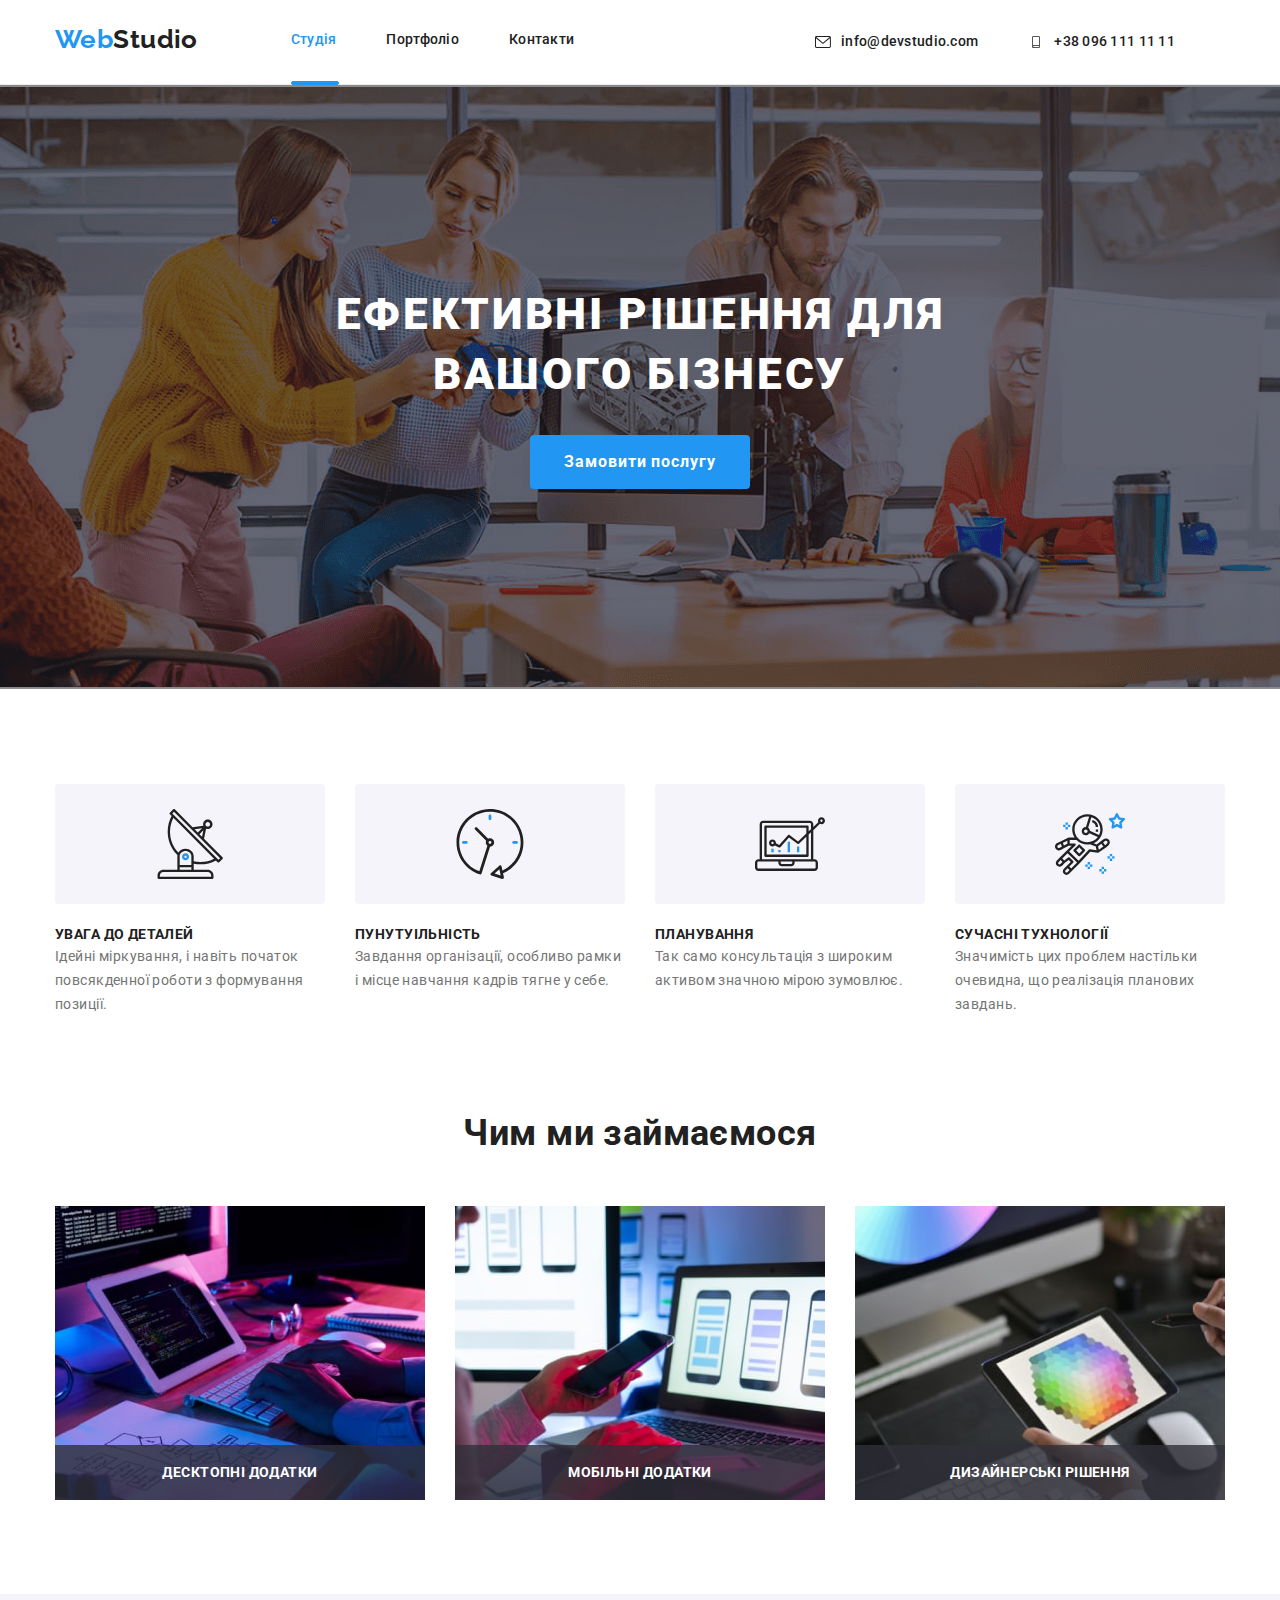
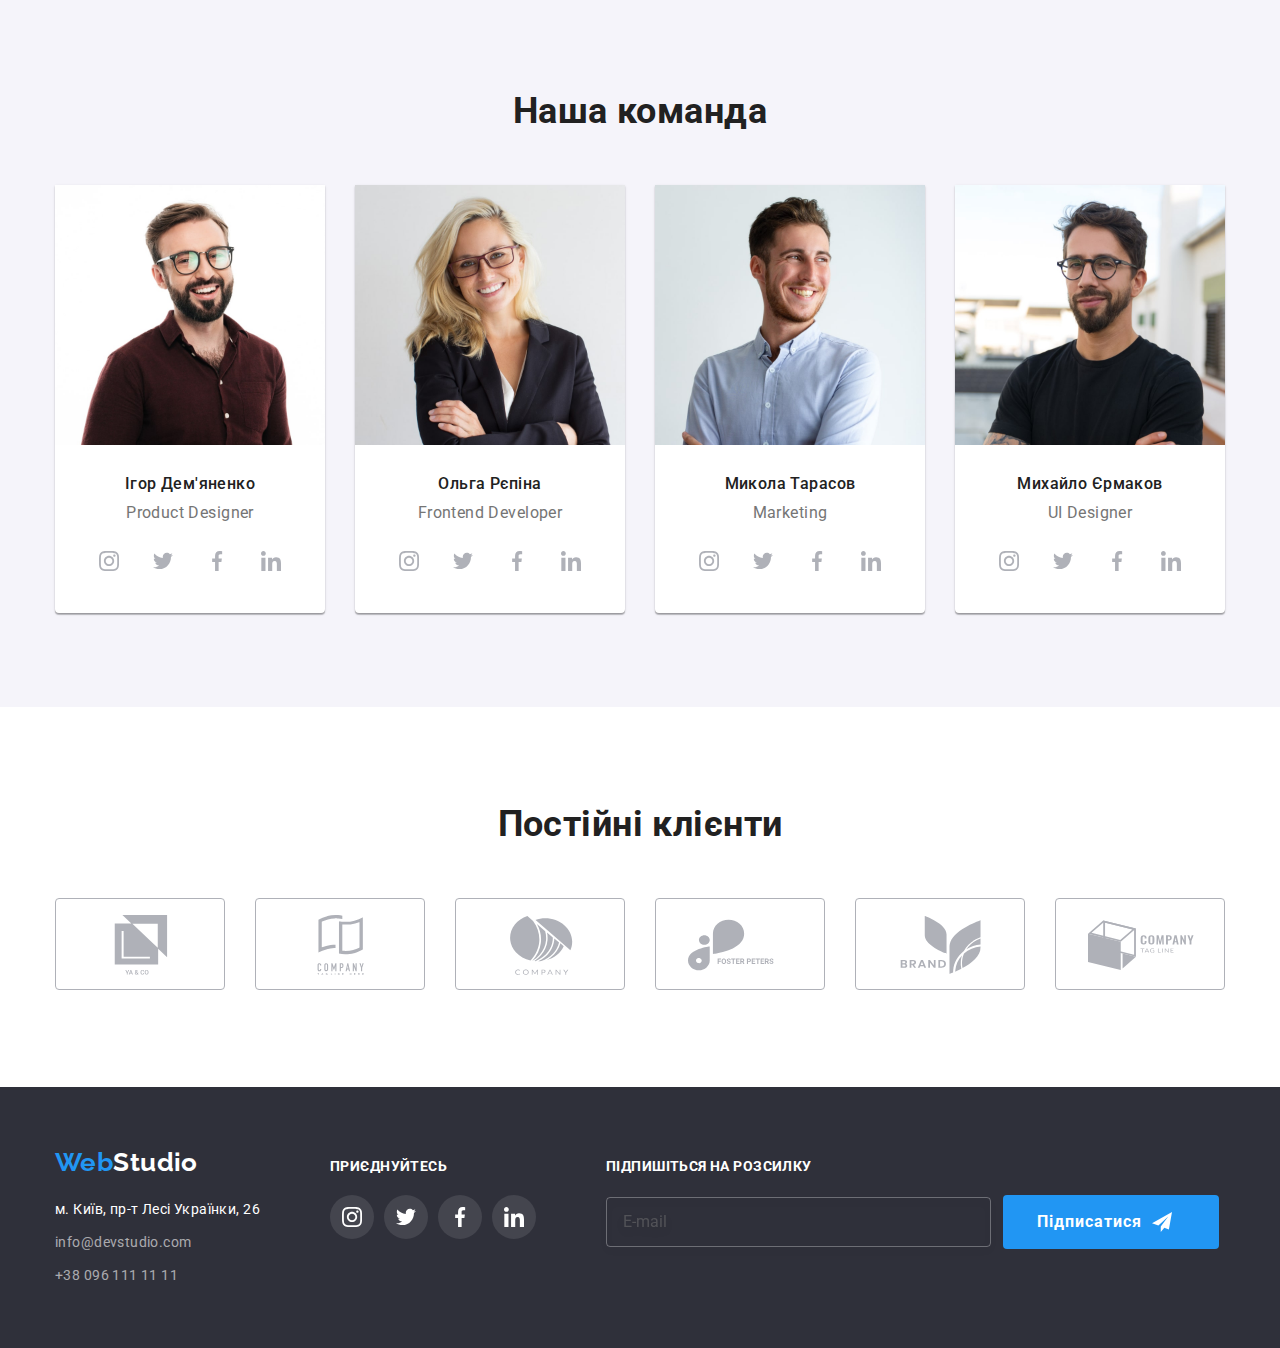
==== index.html @ a63ccfe4 "Initial commit" ====
<!DOCTYPE html>
<html lang="uk">

    <head>
        <meta charset="UTF-8"> 
        <meta http-equiv="X-UA-Compatible" content="IE=edge">
        <meta name="viewport" content="width=device-width, initial-scale=1.0">
        <title>WebStudioPage</title>
        <link rel="stylesheet" href="https://cdnjs.cloudflare.com/ajax/libs/modern-normalize/1.1.0/modern-normalize.min.css" />
        <link href="https://fonts.googleapis.com/css2?family=Raleway:wght@700&family=Roboto:wght@400;500;700;900&display=swap"
            rel="stylesheet">
        <link rel="stylesheet" href="./css/main.min.css" />
    </head>
    
    <body>
        <header class="header">
            <div class="container">
                <nav class="nav">
                    <a href="/" class="nav__logo link"><span>Web</span>Studio</a>                    
                    <ul class="nav__list list">
                        <li class="nav__list-locat"><a href="./index.html" class="nav__link link current">Студія</a><span class="nav__link-line current"></span></li>
                        <li class="nav__list-locat"><a href="./portfolio.html" class="nav__link link">Портфоліо</a><span class="nav__link-line"></span></li>
                        <li class="nav__list-locat"><a href="" class="nav__link link">Контакти</a><span class="nav__link-line"></span></li>                    
                    </ul>
                </nav>
                <ul class="contact list">
                    <li class="contact__list" >
                            <a href="mailto:info@devstudio.com" class="contact__link link">
                                <svg class="contact__icon">
                                    <use href="./images/icons.svg#icon-mail"></use>
                                </svg>
                                info@devstudio.com
                            </a>
                    </li>
                    <li class="contact__list">
                        <a href="tel:+380961111111" class="contact__link link">
                            <svg class="contact__icon">
                                <use href="./images/icons.svg#icon-smartphone"></use>
                            </svg>
                            +38 096 111 11 11
                        </a>
                    </li>
                </ul>
            </div>         
        </header>

        <main>
            <section class="hero overlay">
                <div class="container">
                    <h1 class="hero__title">Ефективні рішення для вашого бізнесу</h1>
                    <button data-modal-open type="button" class="button button__primery">Замовити послугу</button>
                </div>
            </section>
            
            <section class="section">
                <div class="container">
                    <h2 class="section__title hide">Наші особливості</h2>
                        <ul class="feature list">
                            <li class="feature__items">
                                <svg class="feature__icon">
                                    <use href="./images/icons.svg#icon-antenna"></use>
                                </svg>
                                <h3 class="feature__title">увага до деталей</h3>
                                <p class="feature__text">Ідейні міркування, і навіть початок повсякденної роботи з формування позиції.</p>
                            </li>
                            <li class="feature__items">
                                <svg class="feature__icon">
                                    <use href="./images/icons.svg#icon-clock"></use>
                                </svg>
                                <h3 class="feature__title">пунутуільність</h3>
                                <p class="feature__text">Завдання організації, особливо рамки і місце навчання кадрів тягне у себе.</p>
                            </li>
                            <li class="feature__items">
                                <svg class="feature__icon">
                                    <use href="./images/icons.svg#icon-diagram"></use>
                                </svg>
                                <h3 class="feature__title">планування</h3>
                                <p class="feature__text">Так само консультація з широким активом значною мірою зумовлює.</p>
                            </li>
                            <li class="feature__items">
                                <svg class="feature__icon">
                                    <use href="./images/icons.svg#icon-astronaut"></use>
                                </svg>
                                <h3 class="feature__title">сучасні тухнології</h3>
                                <p class="feature__text">Значимість цих проблем настільки очевидна, що реалізація планових завдань.</p>
                            </li>
                        </ul>
                </div>
            </section>
            
            <section>
                <div class="container">
                    <h2 class="section__title">Чим ми займаємося</h2>
                    <ul class="activity list">
                        <li class="activity__pos">
                            <img src="./images/WhatWeDo1.jpg" alt="Те чим ми займаємось" width="370" height="294">
                            <h3 class="activity__name">Десктопні додатки</h3>
                        </li>
                        <li class="activity__pos">
                            <img src="./images/WhatWeDo2.jpg" alt="Те чим ми займаємось" width="370" height="294">
                            <h3 class="activity__name">Мобільні додатки</h3>
                        </li>
                        <li class="activity__pos">
                            <img src="./images/WhatWeDo3.jpg" alt="Те чим ми займаємось" width="370" height="294">
                            <h3 class="activity__name">Дизайнерські рішення</h3>
                        </li>
                    </ul>
                </div>
            </section>


            <section class="section section__team">
                <div class="container">
                    <h2 class="section__title">Наша команда</h2>
                    <ul class="team list">
                        <li class="team__content">
                            <img class="team__photo" src="./images/OurTeam1.jpg" alt="Ігор Дем'яненко" width="270" height="260">
                            <h3 class="team__name">Ігор Дем'яненко</h3>
                            <p class="team__position" lang="en">Product Designer</p>

                            <ul class="team__social list">
                                    <li class="team__icon">
                                        <a class="team__link link" href="/">
                                            <svg class="team__icon-fill">
                                                <use href="./images/icons.svg#icon-instagram"></use>
                                            </svg>
                                        </a>
                                    </li>
                                    <li class="team__icon">
                                        <a class="team__link link" href="/">
                                            <svg class="team__icon-fill">
                                                <use href="./images/icons.svg#icon-twitter"></use>
                                            </svg>
                                        </a>
                                    </li>
                                    <li class="team__icon">
                                        <a class="team__link link" href="/">
                                            <svg class="team__icon-fill">
                                                <use href="./images/icons.svg#icon-facebook"></use>
                                            </svg>
                                        </a>
                                    </li>
                                    <li class="team__icon">
                                        <a class="team__link link" href="/">
                                            <svg class="team__icon-fill">
                                                <use href="./images/icons.svg#icon-linkedin"></use>
                                            </svg>
                                        </a>
                                    </li>
                                    
                            </ul>
                            
                        </li>   
                        <li class="team__content">
                            <img class="team__photo" src="./images/OurTeam2.jpg" alt="Ольга Рєпіна" width="270" height="260">
                            <h3 class="team__name">Ольга Рєпіна</h3>
                            <p class="team__position" lang="en">Frontend Developer</p>
                            <ul class="team__social list">
                                <li class="team__icon">
                                    <a class="team__link link" href="/">
                                        <svg class="team__icon-fill">
                                            <use href="./images/icons.svg#icon-instagram"></use>
                                        </svg>
                                    </a>
                                </li>
                                <li class="team__icon">
                                    <a class="team__link link" href="/">
                                        <svg class="team__icon-fill">
                                            <use href="./images/icons.svg#icon-twitter"></use>
                                        </svg>
                                    </a>
                                </li>
                                <li class="team__icon">
                                    <a class="team__link link" href="/">
                                        <svg class="team__icon-fill">
                                            <use href="./images/icons.svg#icon-facebook"></use>
                                        </svg>
                                    </a>
                                </li>
                                <li class="team__icon">
                                    <a class="team__link link" href="/">
                                        <svg class="team__icon-fill">
                                            <use href="./images/icons.svg#icon-linkedin"></use>
                                        </svg>
                                    </a>
                                </li>
                            
                            </ul>
                        </li>
                        <li class="team__content">
                            <img class="team__photo" src="./images/OurTeam3.jpg" alt="Микола Тарасов" width="270" height="260">
                            <h3 class="team__name">Микола Тарасов</h3>
                            <p class="team__position" lang="en">Marketing</p>
                            <ul class="team__social list">
                                <li class="team__icon">
                                    <a class="team__link link" href="/">
                                        <svg class="team__icon-fill">
                                            <use href="./images/icons.svg#icon-instagram"></use>
                                        </svg>
                                    </a>
                                </li>
                                <li class="team__icon">
                                    <a class="team__link link" href="/">
                                        <svg class="team__icon-fill">
                                            <use href="./images/icons.svg#icon-twitter"></use>
                                        </svg>
                                    </a>
                                </li>
                                <li class="team__icon">
                                    <a class="team__link link" href="/">
                                        <svg class="team__icon-fill">
                                            <use href="./images/icons.svg#icon-facebook"></use>
                                        </svg>
                                    </a>
                                </li>
                                <li class="team__icon">
                                    <a class="team__link link" href="/">
                                        <svg class="team__icon-fill">
                                            <use href="./images/icons.svg#icon-linkedin"></use>
                                        </svg>
                                    </a>
                                </li>
                            
                            </ul>
                        </li>
                        <li class="team__content">
                            <img class="team__photo" src="./images/OurTeam4.jpg" alt="Михайло Єрмаков" width="270" height="260">
                            <h3 class="team__name">Михайло Єрмаков</h3>
                            <p class="team__position" lang="en">UI Designer</p>
                            <ul class="team__social list">
                                <li class="team__icon">
                                    <a class="team__link link" href="/">
                                        <svg class="team__icon-fill">
                                            <use href="./images/icons.svg#icon-instagram"></use>
                                        </svg>
                                    </a>
                                </li>
                                <li class="team__icon">
                                    <a class="team__link link" href="/">
                                        <svg class="team__icon-fill">
                                            <use href="./images/icons.svg#icon-twitter"></use>
                                        </svg>
                                    </a>
                                </li>
                                <li class="team__icon">
                                    <a class="team__link link" href="/">
                                        <svg class="team__icon-fill">
                                            <use href="./images/icons.svg#icon-facebook"></use>
                                        </svg>
                                    </a>
                                </li>
                                <li class="team__icon">
                                    <a class="team__link link" href="/">
                                        <svg class="team__icon-fill">
                                            <use href="./images/icons.svg#icon-linkedin"></use>
                                        </svg>
                                    </a>
                                </li>
                            
                            </ul>
                        </li>
                    </ul>
                </div>
            </section>
            <section class="section">
                <div class="container">
                    <h2 class="section__title">Постійні клієнти</h2>
                    <ul class="klient__list list">
                        <li class="klient__name">
                            <a class="klient__link link" href="/">
                                <svg class="klient__icon">
                                    <use href="./images/icons.svg#icon-client1"></use>
                                </svg>
                            </a>
                        </li>
                        <li class="klient__name">
                            <a class="klient__link link" href="/">
                                <svg class="klient__icon">
                                    <use href="./images/icons.svg#icon-client2"></use>
                                </svg>
                            </a>
                        </li>
                        <li class="klient__name">
                            <a class="klient__link link" href="/">
                                <svg class="klient__icon">
                                    <use href="./images/icons.svg#icon-client3"></use>
                                </svg>
                            </a>
                        </li>
                        <li class="klient__name">
                            <a class="klient__link link" href="/">
                                <svg class="klient__icon">
                                    <use href="./images/icons.svg#icon-client4"></use>
                                </svg>
                            </a>
                        </li>
                        <li class="klient__name">
                            <a class="klient__link link" href="/">
                                <svg class="klient__icon">
                                    <use href="./images/icons.svg#icon-client5"></use>
                                </svg>
                            </a>
                        </li>
                        <li class="klient__name">
                            <a class="klient__link link" href="/">
                                <svg class="klient__icon">
                                    <use href="./images/icons.svg#icon-client6"></use>
                                </svg>
                            </a>
                        </li>
                    </ul>
                </div>
            </section>

        </main>

        <footer class="footer">
            <div class="container">
                <div>
                    <a href="/" class="footer__logo link"><span>Web</span>Studio</a>
                    <address class="address">
                        <ul class="address__list list">
                            <li class="address__locat"><a href="https://goo.gl/maps/Fnr73AeLxXsEuy9Y6" class="address__link-map link">м. Київ, пр-т Лесі Українки, 26</a></li>
                            <li class="address__locat"><a href="mailto:info@devstudio.com" class="address__link link">info@devstudio.com</a></li>
                            <li class="address__locat"><a href="tel:+380961111111" class="address__link link">+38 096 111 11 11</a></li>
                        </ul>
                    </address>
                </div>
                <div class="media">
                    <h3 class="section__title-h3">Приєднуйтесь</h3>
                    <ul class="media__list list">
                        <li class="media__icon">
                            <a class="media__link link" href="/">
                                <svg>
                                    <use href="./images/icons.svg#icon-instagram"></use>
                                </svg>
                            </a>
                        </li>
                        <li class="media__icon">
                            <a class="media__link link" href="/">
                                <svg>
                                    <use href="./images/icons.svg#icon-twitter"></use>
                                </svg>
                            </a>
                        </li>
                        <li class="media__icon">
                            <a class="media__link link" href="/">
                                <svg>
                                    <use href="./images/icons.svg#icon-facebook"></use>
                                </svg>
                            </a>
                        </li>
                        <li class="media__icon">
                            <a class="media__link link" href="/">
                                <svg>
                                    <use href="./images/icons.svg#icon-linkedin"></use>
                                </svg>
                            </a>
                        </li>
                    </ul>
                </div>

                <div class="media">
                    <h3 class="section__title-h3">Підпишіться на розсилку</h3>
                    <form>
                        <div class="media__mail">
                            <div class="media__wrap">
                                <input 
                                    type="email" 
                                    name="user-mail" 
                                    class="media__input" 
                                    placeholder="E-mail"
                                    required 
                                />
                            </div>
                            <button type="submit" class="button button__primery media__svg">
                                    Підписатися
                                    <svg width="30" height="30">
                                        <use href="./images/icons.svg#icon-icon-send"></use>
                                    </svg>
                            </button>
                        </div>
                    </form>
            </div>
            </div>
        </footer>
        
        <div class="backdrop is-hidden" data-modal>
            <div class="modal">
                <button type="button" class="modal__close" data-modal-close>
                    <svg class="modal__close-svg" width="18" height="18">
                        <use href="./images/icons.svg#icon-close-black"></use>
                    </svg>
                </button>
                <p class="modal__title">Залиште свої дані, ми вам передзвонимо</p>
                <form>
                    <div class="modal__field">
                        <label for="user-name" >Ім'я</label>
                        <div class="modal__wrap">
                            <input
                                type="text"
                                name="user-name"
                                class="modal__input"
                                placeholder=""
                                required
                                minlength="2"
                                id="user-name"
                            />
                            <svg class="modal__icon" width="18" height="18">
                                <use class="qwqw" href="./images/icons.svg#icon-person-black"></use>
                            </svg>
                        </div>
                        <label for="user-phone">Телефон</label>
                        <div class="modal__wrap">
                            <input 
                                type="tel" 
                                name="user-phone" 
                                class="modal__input" 
                                placeholder="" 
                                required 
                                id="user-phone" 
                            />
                            <svg class="modal__icon" width="18" height="18">
                                <use href="./images/icons.svg#icon-phone-black"></use>
                            </svg>
                        </div>
                        <label for="user-mail">Пошта</label>
                        <div class="modal__wrap">
                            <input 
                                type="email" 
                                name="user-mail"
                                class="modal__input" 
                                placeholder="" 
                                required  
                                id="user-mail" 
                            />
                            <svg class="modal__icon" width="18" height="18">
                                <use href="./images/icons.svg#icon-email-black"></use>
                            </svg>
                        </div>
                        <label for="user-comment">Коментар</label>
                        <div class="modal__wrap">
                            <textarea   
                                name="user-comment" 
                                class="modal__input comment" 
                                placeholder="Введіть текст" 
                                required 
                                id="user-comment" 
                            ></textarea>
                        </div>
                        <div class="modal__check">
                            <input
                                type="checkbox"
                                name="privacy"
                                id="privacy"
                                class="modal__check-hide hide"
                            />
                            <label for="privacy" class="modal__text">
                                <span>
                                    <svg  width="16" height="15">
                                        <use href="./images/icons.svg#icon-vector"></use>
                                    </svg>
                                </span>
                                Погоджуюся з розсилкою та приймаю&nbsp;
                                <a href=""> Умови договору </a>
                            </label>
                        </div>
                    </div>
                    <div class="modal__end">
                        <button type="submit" class="button button__primery">Відправити</button>
                    </div >
                </form>
            </div>
        </div>
        <script src="./JS/modal.js"></script>
    </body>
</html>
---- css/main.min.css ----
:root{--primary-text-color: #757575;--title-text-color: #212121;--accent-color: #2196F3;--primary-bg-color: #ffffff;--secondary-bg-color: #2F303A;--primary-white-color: #FFFFFF;--secondary-button-color: #F5F4FA;--background-adress-color: rgba(255, 255, 255, 0.6);--background-picture: #C4C4C4;--primary-icom-color: rgba(175, 177, 184, 1);--icons-color: #AFB1B8}.hide{position:absolute;width:1px;height:1px;margin:-1px;border:0;padding:0;white-space:nowrap;-webkit-clip-path:inset(100%);clip-path:inset(100%);clip:rect(0 0 0 0);overflow:hidden}.button{display:inline-block;border-color:rgba(0,0,0,0);text-align:center;color:var(--title-text-color);font-family:inherit;cursor:pointer;border-radius:4px;transition-property:background-color,color,box-shadow;transition-duration:250ms;transition-timing-function:cubic-bezier(0.4, 0, 0.2, 1)}.button__primery{padding:10px 32px;min-width:216px;background-color:var(--accent-color);color:var(--primary-bg-color);font-weight:700;font-size:16px;line-height:1.88;letter-spacing:.06em}.button__secondary{padding:6px 22px;background-color:var(--secondary-button-color);color:var(--title-text-color);font-weight:500;font-size:16px;line-height:1.62}.button:hover,.button:focus{background-color:var(--accent-color);color:var(--primary-bg-color);box-shadow:0px 3px 1px rgba(0,0,0,.1),0px 1px 2px rgba(0,0,0,.08),0px 2px 2px rgba(0,0,0,.12)}.section__title{margin-top:0;margin-bottom:50px;color:var(--title-text-color);font-size:36px;line-height:1.27;text-align:center}.section__title-h3{color:var(--primary-white-color);font-size:14px;line-height:1.14;text-transform:uppercase}p,ul,ol,h1,h2,h3,h4,h5,h6{margin:0;padding:0}button{cursor:pointer}address{font-style:normal}img,svg{display:block}body{color:var(--primary-text-color);background-color:var(--primary-bg-color);font-family:"Roboto",sans-serif;letter-spacing:.03em;font-size:14px}.list{list-style:none}.link{text-decoration:none}.container{width:1200px;padding-left:15px;padding-right:15px;margin:0 auto}.section{padding-top:95px;padding-bottom:94px}header{border-bottom:1px solid #ececec}header .container{display:flex;align-items:center}.nav{display:flex}.nav__logo{padding-bottom:25px;padding-top:24px;margin-right:93px;color:var(--title-text-color);font-family:"Raleway",sans-serif;font-size:26px;line-height:1.2;font-weight:700}.nav__logo span{color:var(--accent-color)}.nav__link{display:flex;flex-direction:column;padding-top:32px;padding-bottom:32px;transition-property:color;transition-duration:250ms;transition-timing-function:cubic-bezier(0.4, 0, 0.2, 1)}.nav__link:hover,.nav__link:focus{color:var(--accent-color)}.nav__link-line{display:none;position:relative;top:1px;height:4px;width:105%;border-radius:2px;border:1px solid var(--accent-color);background:var(--accent-color)}.contact{margin-left:auto}.contact__link{display:flex;align-items:center;padding-top:32px;padding-bottom:32px;color:var(--primary-text-color);transition-property:color;transition-duration:250ms;transition-timing-function:cubic-bezier(0.4, 0, 0.2, 1)}.contact__link:hover,.contact__link:focus{color:var(--accent-color)}.contact__icon{width:16px;height:12px;fill:currentColor;margin-right:10px}.nav__list,.contact{display:flex;margin-right:50px}.nav__list-locat,.contact__list{margin-left:50px}.nav__list-locat:first-child{margin-left:0}.contact__list:first-child{margin-left:0}.nav__link,.contact__link{color:var(--title-text-color);font-weight:500;line-height:1.14;letter-spacing:.02em}.nav__link.current{color:var(--accent-color)}.nav__link-line.current{display:block}.footer{padding-top:60px;padding-bottom:60px;background-color:var(--secondary-bg-color)}.footer .container{display:flex}.footer__logo{display:inline-block;margin-bottom:20px;color:var(--primary-white-color);font-family:"Raleway",sans-serif;font-weight:700;font-size:26px;line-height:1.2}.footer__logo span{color:var(--accent-color)}.address__link-map{color:var(--primary-white-color);line-height:1.71;font-style:normal}.address__link{line-height:1.71;font-style:normal;color:var(--background-adress-color);transition-property:color;transition-duration:250ms;transition-timing-function:cubic-bezier(0.4, 0, 0.2, 1)}.address__locat{margin-bottom:9px}.address__locat:last-child{margin-bottom:0}.address__link:hover,.address__link:focus{color:var(--accent-color)}.media{margin-left:70px;margin-top:12px}.media .section__title-h3{padding-bottom:20px}.media__list{display:flex;align-items:center;gap:10px}.media__icon{height:44px;width:44px}.media__link{display:inline-block;padding:12px;border-radius:50%;background:rgba(255,255,255,.1);color:var(--primary-white-color);transition-property:background;transition-duration:250ms;transition-timing-function:cubic-bezier(0.4, 0, 0.2, 1)}.media__link:hover,.media__link:focus{background:var(--accent-color)}.media__link svg{height:20px;width:20px;fill:currentColor}.media__wrap{position:relative}.media__svg{display:flex;align-items:center}.media__svg svg{padding-left:10px}.media__input{outline:rgba(0,0,0,0);padding-left:16px;margin-right:12px;width:385px;height:50px;border:1px solid rgba(255,255,255,.3);border-radius:4px;filter:drop-shadow(0px 4px 4px rgba(0, 0, 0, 0.15));background-color:rgba(0,0,0,0);font-size:16px;line-height:1.25;color:rgba(255,255,255,.6)}.media__mail{display:flex;align-items:center}.media__mail .button.primery-button{width:200px;height:50px}.backdrop{position:fixed;top:0;left:0;width:100%;height:100vh;background-color:rgba(85,85,85,.454);z-index:10;transition:opacity 200ms linear,visibility 200ms linear;-webkit-backdrop-filter:blur(5px);backdrop-filter:blur(5px)}.backdrop.is-hidden{transform:translate(-50%, -50%) scaleY(0)}.is-hidden{visibility:hidden;opacity:0;pointer-events:none}::-moz-placeholder{color:rgba(117,117,117,.5)}:-ms-input-placeholder{color:rgba(117,117,117,.5)}::placeholder{color:rgba(117,117,117,.5)}.modal{padding:40px;width:528px;min-height:581px;background-color:var(--primary-white-color);border-radius:4px;position:absolute;top:50%;left:50%;transform:translate(-50%, -50%) scaleY(1);transition:rtansform 200ms linear}.modal__end{text-align:center}.modal__close{position:absolute;top:10px;right:10px;width:30px;height:30px;border-radius:50%;border-color:rgba(0,0,0,0);border:1px solid var(--icons-color);background-color:var(--primary-white-color);display:flex;align-items:center;justify-content:center}.modal__close:hover .modal__close-svg{fill:var(--accent-color)}.modal__close-svg{fill:#000}.modal__title{text-align:center;margin-bottom:20px;color:var(--title-text-color);font-weight:700;font-size:20px;line-height:1.15}.modal__field{margin-bottom:20px}.modal__wrap{position:relative;margin-bottom:10px;margin-top:4px}.modal__input{outline:rgba(0,0,0,0);padding-left:30px;width:100%;height:40px;border:1px solid;border-color:rgba(33,33,33,.2);border-radius:4px;font-size:14px;color:var(--primary-text-color);transition-property:border-color;transition-duration:250ms;transition-timing-function:cubic-bezier(0.4, 0, 0.2, 1)}.modal__input.comment{height:120px;padding-top:12px;padding-left:16px}.modal__input:hover,.modal__input:focus{border-color:var(--accent-color)}.modal__icon{position:absolute;left:8px;top:50%;transform:translateY(-50%);fill:var(--title-text-color);transition-property:fill;transition-duration:250ms;transition-timing-function:cubic-bezier(0.4, 0, 0.2, 1)}.modal__wrap:hover .modal__icon{fill:var(--accent-color)}.modal__text{display:flex}.modal__check{position:relative;margin-bottom:10px;margin-top:20px;margin-left:20px;margin-bottom:30px}.modal__text a{color:var(--accent-color)}.modal__text span{display:flex;justify-content:center;align-items:center;width:16px;height:15px;fill:rgba(0,0,0,0);border:2px solid #000;border-radius:3px;margin-right:5px;font-size:14px;line-height:1.84px;font-weight:400}.modal__check-hide:checked+.modal__text span{border:none;background-color:var(--accent-color);fill:var(--primary-white-color)}.klient__list{display:flex;justify-content:center;gap:30px}.klient__link{display:inline-block;padding:16px 32px;width:170px;height:92px;border:1px solid var(--icons-color);border-radius:4px;color:var(--icons-color);transition-property:color,border-color;transition-duration:250ms;transition-timing-function:cubic-bezier(0.4, 0, 0.2, 1)}.klient__icon{text-align:center;width:106px;height:60px;fill:currentColor}.klient__link:hover,.klient__link:focus{color:var(--accent-color);border:1px solid var(--accent-color)}.team{display:flex;justify-content:center;gap:30px}.team__content{background:#fff;box-shadow:0px 1px 3px rgba(0,0,0,.12),0px 1px 1px rgba(0,0,0,.14),0px 2px 1px rgba(0,0,0,.2);border-radius:0px 0px 4px 4px;padding-bottom:30px}.team__photo{margin-bottom:30px}.team__name{margin-bottom:10px;color:var(--title-text-color);font-weight:500;font-size:16px;line-height:1.18;text-align:center}.team__position{margin-bottom:16px;font-size:16px;line-height:1.18;text-align:center}.team__social{display:flex;padding-left:32px;align-items:center;gap:10px}.team__icon{height:44px;width:44px}.team__link{display:inline-block;padding:12px;border-radius:50%;color:var(--icons-color);transition-property:background-color,color;transition-duration:250ms;transition-timing-function:cubic-bezier(0.4, 0, 0.2, 1)}.team__link:hover,.team__link:focus{background-color:var(--accent-color);color:var(--primary-white-color)}.team__icon-fill{height:20px;width:20px;fill:currentColor}.section__team{background-color:var(--secondary-button-color)}.activity{display:flex;justify-content:center;gap:30px;padding-bottom:94px}.activity__pos{position:relative}.activity__name{position:absolute;text-align:center;padding-top:27px;padding-bottom:27px;width:100%;bottom:0;font-size:14px;line-height:1.14px;font-weight:0;text-transform:uppercase;background-color:rgba(47,48,58,.8);color:var(--primary-white-color)}.feature{display:flex;justify-content:center;gap:30px}.feature__icon{padding-bottom:25px;padding-top:25px;width:270px;height:120px;background:var(--secondary-button-color);border-radius:4px}.feature__title{margin-bottom:10px;margin-top:30px;color:var(--title-text-color);font-size:14px;line-height:1.14px;font-weight:0;text-transform:uppercase}.feature__text{line-height:1.71}.hero{text-align:center;padding-top:200px;padding-bottom:200px;background-color:var(--secondary-bg-color)}.hero__title{display:flex;margin:0 auto;margin-bottom:30px;max-width:780px;color:var(--primary-white-color);font-size:44px;line-height:1.36;font-weight:900;letter-spacing:.06em;text-transform:uppercase}.overlay{background-color:var(--background-picture);background-image:linear-gradient(to right, rgba(47, 48, 58, 0.4), rgba(47, 48, 58, 0.4)),url("../images/HeroBackground.png");background-repeat:no-repeat;background-position:center;background-size:cover;background-size:1600px}.portfolio{display:flex;flex-wrap:wrap}.portfolio__button{display:flex;justify-content:center;margin-bottom:50px}.portfolio__button-term:not(:last-child){margin-right:8px}.portfolio__menu{padding-left:24px;background:#fff;border:1px solid #eee;border-top:0}.portfolio__section{padding-top:0;margin-bottom:20px;margin-right:20px;width:370px}.portfolio__section:nth-child(3n){margin-right:0}.portfolio__section:nth-last-child(-n+3){margin-bottom:0}.portfolio__link{display:block;transition-property:box-shadow;transition-duration:250ms;transition-timing-function:cubic-bezier(0.4, 0, 0.2, 1)}.portfolio__link:hover{box-shadow:0px 1px 1px rgba(0,0,0,.12),0px 4px 4px rgba(0,0,0,.06),1px 4px 6px rgba(0,0,0,.16)}.portfolio__link:focus{box-shadow:0px 1px 1px rgba(0,0,0,.12),0px 4px 4px rgba(0,0,0,.06),1px 4px 6px rgba(0,0,0,.16)}.portfolio__img{padding:0;padding:0}.portfolio__link:hover .portfolio__img-text{transform:translateY(0)}.portfolio__link:focus .portfolio__img-text{transform:translateY(0)}.portfolio__img-wrap{position:relative;overflow:hidden}.portfolio__img-text{position:absolute;top:0;height:100%;padding:63px 24px;transform:translateY(100%);transition:transform 250ms;-webkit-animation-timing-function:cubic-bezier(0.4, 0, 0.2, 1);animation-timing-function:cubic-bezier(0.4, 0, 0.2, 1);background-color:rgba(33,150,243,.9);color:var(--primary-white-color);font-size:18px;line-height:1.55}.portfolio__name{padding-top:20px;padding-bottom:4px;color:var(--title-text-color);font-size:18px;line-height:2;letter-spacing:.06em}.portfolio__category{padding-bottom:20px;font-size:16px;line-height:1.87;color:var(--primary-text-color)}/*# sourceMappingURL=main.min.css.map */
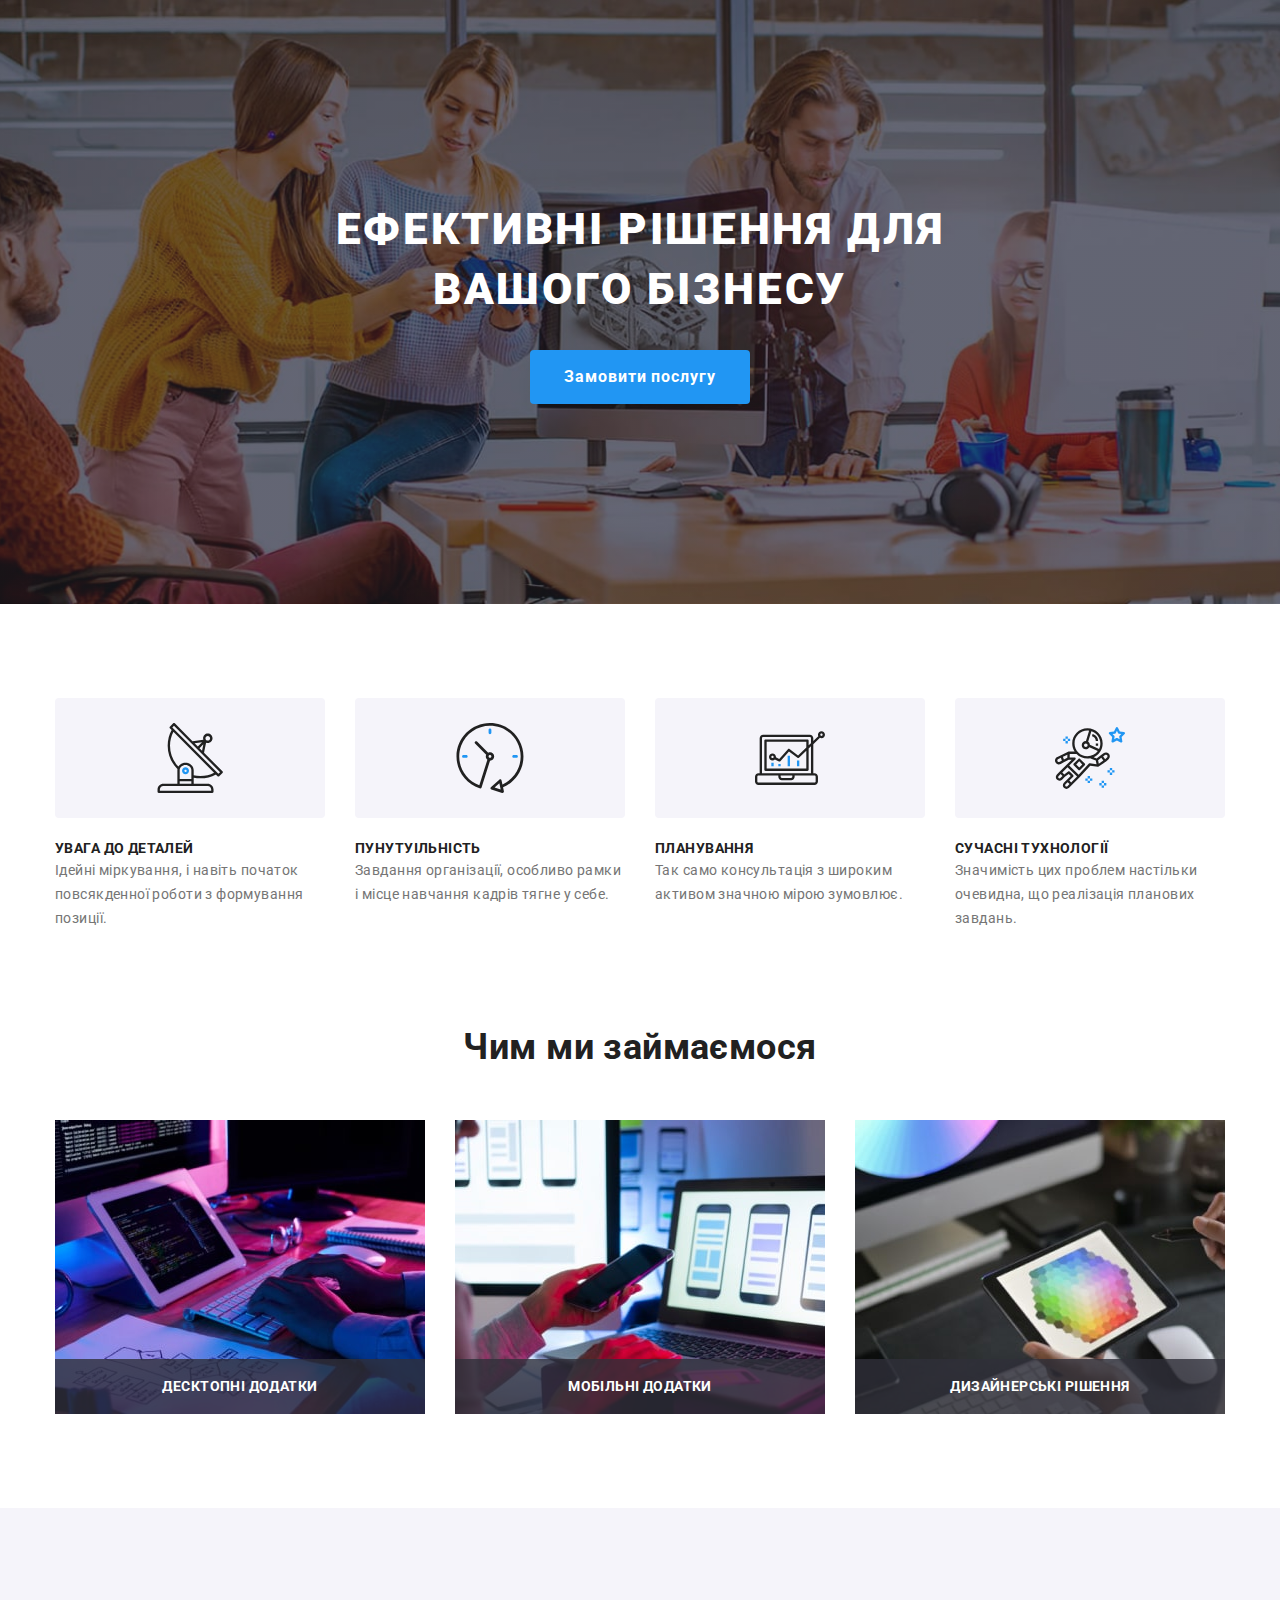
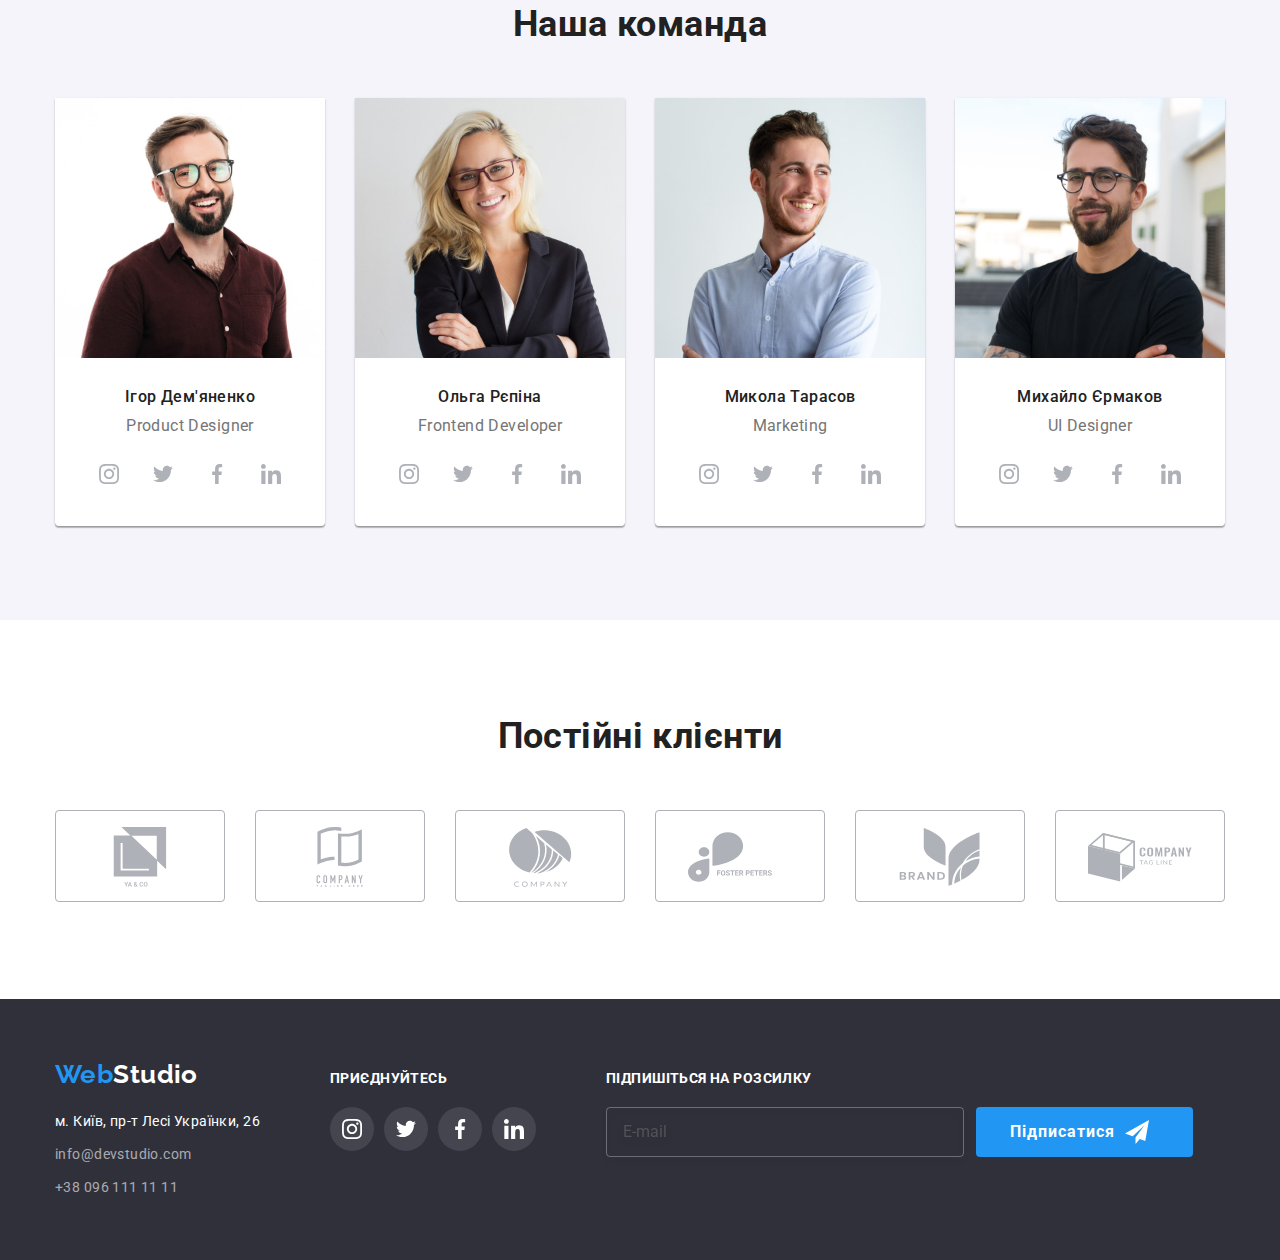
==== commit be1fc309: "hw8 edits" ====
--- a/index.html
+++ b/index.html
@@ -13,7 +13,7 @@
     </head>
     
     <body>
-        <header class="header">
+        <!-- <header class="header">
             <div class="container">
                 <nav class="nav">
                     <a href="/" class="nav__logo link"><span>Web</span>Studio</a>                    
@@ -42,7 +42,7 @@
                     </li>
                 </ul>
             </div>         
-        </header>
+        </header> -->
 
         <main>
             <section class="hero overlay">
@@ -89,7 +89,7 @@
             </section>
             
             <section>
-                <div class="container">
+                <div class="container activity__hide">
                     <h2 class="section__title">Чим ми займаємося</h2>
                     <ul class="activity list">
                         <li class="activity__pos">
@@ -107,7 +107,6 @@
                     </ul>
                 </div>
             </section>
-
 
             <section class="section section__team">
                 <div class="container">
@@ -262,6 +261,7 @@
                     </ul>
                 </div>
             </section>
+
             <section class="section">
                 <div class="container">
                     <h2 class="section__title">Постійні клієнти</h2>
@@ -316,7 +316,7 @@
 
         <footer class="footer">
             <div class="container">
-                <div>
+                <div class="footer__logo-address">
                     <a href="/" class="footer__logo link"><span>Web</span>Studio</a>
                     <address class="address">
                         <ul class="address__list list">
@@ -373,10 +373,10 @@
                                     required 
                                 />
                             </div>
-                            <button type="submit" class="button button__primery media__svg">
+                            <button type="submit" class="button button__primery media__button">
                                     Підписатися
-                                    <svg width="30" height="30">
-                                        <use href="./images/icons.svg#icon-icon-send"></use>
+                                    <svg class="media__svg" width="24" height="24">
+                                        <use href="./images/icons.svg#icon-icon-send" width="24" height="24"></use>
                                     </svg>
                             </button>
                         </div>
--- a/css/main.min.css
+++ b/css/main.min.css
@@ -1 +1 @@
-:root{--primary-text-color: #757575;--title-text-color: #212121;--accent-color: #2196F3;--primary-bg-color: #ffffff;--secondary-bg-color: #2F303A;--primary-white-color: #FFFFFF;--secondary-button-color: #F5F4FA;--background-adress-color: rgba(255, 255, 255, 0.6);--background-picture: #C4C4C4;--primary-icom-color: rgba(175, 177, 184, 1);--icons-color: #AFB1B8}.hide{position:absolute;width:1px;height:1px;margin:-1px;border:0;padding:0;white-space:nowrap;-webkit-clip-path:inset(100%);clip-path:inset(100%);clip:rect(0 0 0 0);overflow:hidden}.button{display:inline-block;border-color:rgba(0,0,0,0);text-align:center;color:var(--title-text-color);font-family:inherit;cursor:pointer;border-radius:4px;transition-property:background-color,color,box-shadow;transition-duration:250ms;transition-timing-function:cubic-bezier(0.4, 0, 0.2, 1)}.button__primery{padding:10px 32px;min-width:216px;background-color:var(--accent-color);color:var(--primary-bg-color);font-weight:700;font-size:16px;line-height:1.88;letter-spacing:.06em}.button__secondary{padding:6px 22px;background-color:var(--secondary-button-color);color:var(--title-text-color);font-weight:500;font-size:16px;line-height:1.62}.button:hover,.button:focus{background-color:var(--accent-color);color:var(--primary-bg-color);box-shadow:0px 3px 1px rgba(0,0,0,.1),0px 1px 2px rgba(0,0,0,.08),0px 2px 2px rgba(0,0,0,.12)}.section__title{margin-top:0;margin-bottom:50px;color:var(--title-text-color);font-size:36px;line-height:1.27;text-align:center}.section__title-h3{color:var(--primary-white-color);font-size:14px;line-height:1.14;text-transform:uppercase}p,ul,ol,h1,h2,h3,h4,h5,h6{margin:0;padding:0}button{cursor:pointer}address{font-style:normal}img,svg{display:block}body{color:var(--primary-text-color);background-color:var(--primary-bg-color);font-family:"Roboto",sans-serif;letter-spacing:.03em;font-size:14px}.list{list-style:none}.link{text-decoration:none}.container{width:1200px;padding-left:15px;padding-right:15px;margin:0 auto}.section{padding-top:95px;padding-bottom:94px}header{border-bottom:1px solid #ececec}header .container{display:flex;align-items:center}.nav{display:flex}.nav__logo{padding-bottom:25px;padding-top:24px;margin-right:93px;color:var(--title-text-color);font-family:"Raleway",sans-serif;font-size:26px;line-height:1.2;font-weight:700}.nav__logo span{color:var(--accent-color)}.nav__link{display:flex;flex-direction:column;padding-top:32px;padding-bottom:32px;transition-property:color;transition-duration:250ms;transition-timing-function:cubic-bezier(0.4, 0, 0.2, 1)}.nav__link:hover,.nav__link:focus{color:var(--accent-color)}.nav__link-line{display:none;position:relative;top:1px;height:4px;width:105%;border-radius:2px;border:1px solid var(--accent-color);background:var(--accent-color)}.contact{margin-left:auto}.contact__link{display:flex;align-items:center;padding-top:32px;padding-bottom:32px;color:var(--primary-text-color);transition-property:color;transition-duration:250ms;transition-timing-function:cubic-bezier(0.4, 0, 0.2, 1)}.contact__link:hover,.contact__link:focus{color:var(--accent-color)}.contact__icon{width:16px;height:12px;fill:currentColor;margin-right:10px}.nav__list,.contact{display:flex;margin-right:50px}.nav__list-locat,.contact__list{margin-left:50px}.nav__list-locat:first-child{margin-left:0}.contact__list:first-child{margin-left:0}.nav__link,.contact__link{color:var(--title-text-color);font-weight:500;line-height:1.14;letter-spacing:.02em}.nav__link.current{color:var(--accent-color)}.nav__link-line.current{display:block}.footer{padding-top:60px;padding-bottom:60px;background-color:var(--secondary-bg-color)}.footer .container{display:flex}.footer__logo{display:inline-block;margin-bottom:20px;color:var(--primary-white-color);font-family:"Raleway",sans-serif;font-weight:700;font-size:26px;line-height:1.2}.footer__logo span{color:var(--accent-color)}.address__link-map{color:var(--primary-white-color);line-height:1.71;font-style:normal}.address__link{line-height:1.71;font-style:normal;color:var(--background-adress-color);transition-property:color;transition-duration:250ms;transition-timing-function:cubic-bezier(0.4, 0, 0.2, 1)}.address__locat{margin-bottom:9px}.address__locat:last-child{margin-bottom:0}.address__link:hover,.address__link:focus{color:var(--accent-color)}.media{margin-left:70px;margin-top:12px}.media .section__title-h3{padding-bottom:20px}.media__list{display:flex;align-items:center;gap:10px}.media__icon{height:44px;width:44px}.media__link{display:inline-block;padding:12px;border-radius:50%;background:rgba(255,255,255,.1);color:var(--primary-white-color);transition-property:background;transition-duration:250ms;transition-timing-function:cubic-bezier(0.4, 0, 0.2, 1)}.media__link:hover,.media__link:focus{background:var(--accent-color)}.media__link svg{height:20px;width:20px;fill:currentColor}.media__wrap{position:relative}.media__svg{display:flex;align-items:center}.media__svg svg{padding-left:10px}.media__input{outline:rgba(0,0,0,0);padding-left:16px;margin-right:12px;width:385px;height:50px;border:1px solid rgba(255,255,255,.3);border-radius:4px;filter:drop-shadow(0px 4px 4px rgba(0, 0, 0, 0.15));background-color:rgba(0,0,0,0);font-size:16px;line-height:1.25;color:rgba(255,255,255,.6)}.media__mail{display:flex;align-items:center}.media__mail .button.primery-button{width:200px;height:50px}.backdrop{position:fixed;top:0;left:0;width:100%;height:100vh;background-color:rgba(85,85,85,.454);z-index:10;transition:opacity 200ms linear,visibility 200ms linear;-webkit-backdrop-filter:blur(5px);backdrop-filter:blur(5px)}.backdrop.is-hidden{transform:translate(-50%, -50%) scaleY(0)}.is-hidden{visibility:hidden;opacity:0;pointer-events:none}::-moz-placeholder{color:rgba(117,117,117,.5)}:-ms-input-placeholder{color:rgba(117,117,117,.5)}::placeholder{color:rgba(117,117,117,.5)}.modal{padding:40px;width:528px;min-height:581px;background-color:var(--primary-white-color);border-radius:4px;position:absolute;top:50%;left:50%;transform:translate(-50%, -50%) scaleY(1);transition:rtansform 200ms linear}.modal__end{text-align:center}.modal__close{position:absolute;top:10px;right:10px;width:30px;height:30px;border-radius:50%;border-color:rgba(0,0,0,0);border:1px solid var(--icons-color);background-color:var(--primary-white-color);display:flex;align-items:center;justify-content:center}.modal__close:hover .modal__close-svg{fill:var(--accent-color)}.modal__close-svg{fill:#000}.modal__title{text-align:center;margin-bottom:20px;color:var(--title-text-color);font-weight:700;font-size:20px;line-height:1.15}.modal__field{margin-bottom:20px}.modal__wrap{position:relative;margin-bottom:10px;margin-top:4px}.modal__input{outline:rgba(0,0,0,0);padding-left:30px;width:100%;height:40px;border:1px solid;border-color:rgba(33,33,33,.2);border-radius:4px;font-size:14px;color:var(--primary-text-color);transition-property:border-color;transition-duration:250ms;transition-timing-function:cubic-bezier(0.4, 0, 0.2, 1)}.modal__input.comment{height:120px;padding-top:12px;padding-left:16px}.modal__input:hover,.modal__input:focus{border-color:var(--accent-color)}.modal__icon{position:absolute;left:8px;top:50%;transform:translateY(-50%);fill:var(--title-text-color);transition-property:fill;transition-duration:250ms;transition-timing-function:cubic-bezier(0.4, 0, 0.2, 1)}.modal__wrap:hover .modal__icon{fill:var(--accent-color)}.modal__text{display:flex}.modal__check{position:relative;margin-bottom:10px;margin-top:20px;margin-left:20px;margin-bottom:30px}.modal__text a{color:var(--accent-color)}.modal__text span{display:flex;justify-content:center;align-items:center;width:16px;height:15px;fill:rgba(0,0,0,0);border:2px solid #000;border-radius:3px;margin-right:5px;font-size:14px;line-height:1.84px;font-weight:400}.modal__check-hide:checked+.modal__text span{border:none;background-color:var(--accent-color);fill:var(--primary-white-color)}.klient__list{display:flex;justify-content:center;gap:30px}.klient__link{display:inline-block;padding:16px 32px;width:170px;height:92px;border:1px solid var(--icons-color);border-radius:4px;color:var(--icons-color);transition-property:color,border-color;transition-duration:250ms;transition-timing-function:cubic-bezier(0.4, 0, 0.2, 1)}.klient__icon{text-align:center;width:106px;height:60px;fill:currentColor}.klient__link:hover,.klient__link:focus{color:var(--accent-color);border:1px solid var(--accent-color)}.team{display:flex;justify-content:center;gap:30px}.team__content{background:#fff;box-shadow:0px 1px 3px rgba(0,0,0,.12),0px 1px 1px rgba(0,0,0,.14),0px 2px 1px rgba(0,0,0,.2);border-radius:0px 0px 4px 4px;padding-bottom:30px}.team__photo{margin-bottom:30px}.team__name{margin-bottom:10px;color:var(--title-text-color);font-weight:500;font-size:16px;line-height:1.18;text-align:center}.team__position{margin-bottom:16px;font-size:16px;line-height:1.18;text-align:center}.team__social{display:flex;padding-left:32px;align-items:center;gap:10px}.team__icon{height:44px;width:44px}.team__link{display:inline-block;padding:12px;border-radius:50%;color:var(--icons-color);transition-property:background-color,color;transition-duration:250ms;transition-timing-function:cubic-bezier(0.4, 0, 0.2, 1)}.team__link:hover,.team__link:focus{background-color:var(--accent-color);color:var(--primary-white-color)}.team__icon-fill{height:20px;width:20px;fill:currentColor}.section__team{background-color:var(--secondary-button-color)}.activity{display:flex;justify-content:center;gap:30px;padding-bottom:94px}.activity__pos{position:relative}.activity__name{position:absolute;text-align:center;padding-top:27px;padding-bottom:27px;width:100%;bottom:0;font-size:14px;line-height:1.14px;font-weight:0;text-transform:uppercase;background-color:rgba(47,48,58,.8);color:var(--primary-white-color)}.feature{display:flex;justify-content:center;gap:30px}.feature__icon{padding-bottom:25px;padding-top:25px;width:270px;height:120px;background:var(--secondary-button-color);border-radius:4px}.feature__title{margin-bottom:10px;margin-top:30px;color:var(--title-text-color);font-size:14px;line-height:1.14px;font-weight:0;text-transform:uppercase}.feature__text{line-height:1.71}.hero{text-align:center;padding-top:200px;padding-bottom:200px;background-color:var(--secondary-bg-color)}.hero__title{display:flex;margin:0 auto;margin-bottom:30px;max-width:780px;color:var(--primary-white-color);font-size:44px;line-height:1.36;font-weight:900;letter-spacing:.06em;text-transform:uppercase}.overlay{background-color:var(--background-picture);background-image:linear-gradient(to right, rgba(47, 48, 58, 0.4), rgba(47, 48, 58, 0.4)),url("../images/HeroBackground.png");background-repeat:no-repeat;background-position:center;background-size:cover;background-size:1600px}.portfolio{display:flex;flex-wrap:wrap}.portfolio__button{display:flex;justify-content:center;margin-bottom:50px}.portfolio__button-term:not(:last-child){margin-right:8px}.portfolio__menu{padding-left:24px;background:#fff;border:1px solid #eee;border-top:0}.portfolio__section{padding-top:0;margin-bottom:20px;margin-right:20px;width:370px}.portfolio__section:nth-child(3n){margin-right:0}.portfolio__section:nth-last-child(-n+3){margin-bottom:0}.portfolio__link{display:block;transition-property:box-shadow;transition-duration:250ms;transition-timing-function:cubic-bezier(0.4, 0, 0.2, 1)}.portfolio__link:hover{box-shadow:0px 1px 1px rgba(0,0,0,.12),0px 4px 4px rgba(0,0,0,.06),1px 4px 6px rgba(0,0,0,.16)}.portfolio__link:focus{box-shadow:0px 1px 1px rgba(0,0,0,.12),0px 4px 4px rgba(0,0,0,.06),1px 4px 6px rgba(0,0,0,.16)}.portfolio__img{padding:0;padding:0}.portfolio__link:hover .portfolio__img-text{transform:translateY(0)}.portfolio__link:focus .portfolio__img-text{transform:translateY(0)}.portfolio__img-wrap{position:relative;overflow:hidden}.portfolio__img-text{position:absolute;top:0;height:100%;padding:63px 24px;transform:translateY(100%);transition:transform 250ms;-webkit-animation-timing-function:cubic-bezier(0.4, 0, 0.2, 1);animation-timing-function:cubic-bezier(0.4, 0, 0.2, 1);background-color:rgba(33,150,243,.9);color:var(--primary-white-color);font-size:18px;line-height:1.55}.portfolio__name{padding-top:20px;padding-bottom:4px;color:var(--title-text-color);font-size:18px;line-height:2;letter-spacing:.06em}.portfolio__category{padding-bottom:20px;font-size:16px;line-height:1.87;color:var(--primary-text-color)}/*# sourceMappingURL=main.min.css.map */+:root{--primary-text-color: #757575;--title-text-color: #212121;--accent-color: #2196F3;--primary-bg-color: #ffffff;--secondary-bg-color: #2F303A;--primary-white-color: #FFFFFF;--secondary-button-color: #F5F4FA;--background-adress-color: rgba(255, 255, 255, 0.6);--background-picture: #C4C4C4;--primary-icom-color: rgba(175, 177, 184, 1);--icons-color: #AFB1B8;--bd-gradient: linear-gradient(to right, rgba(47, 48, 58, 0.4), rgba(47, 48, 58, 0.4))}.hide{position:absolute;width:1px;height:1px;margin:-1px;border:0;padding:0;white-space:nowrap;-webkit-clip-path:inset(100%);clip-path:inset(100%);clip:rect(0 0 0 0);overflow:hidden}.button{display:inline-block;border-color:rgba(0,0,0,0);text-align:center;color:var(--title-text-color);font-family:inherit;cursor:pointer;border-radius:4px;transition-property:background-color,color,box-shadow;transition-duration:250ms;transition-timing-function:cubic-bezier(0.4, 0, 0.2, 1)}.button__primery{padding:10px 32px;min-width:216px;background-color:var(--accent-color);color:var(--primary-bg-color);font-weight:700;font-size:16px;line-height:1.88;letter-spacing:.06em}.button__secondary{padding:6px 22px;background-color:var(--secondary-button-color);color:var(--title-text-color);font-weight:500;font-size:16px;line-height:1.62}.button:hover,.button:focus{background-color:var(--accent-color);color:var(--primary-bg-color);box-shadow:0px 3px 1px rgba(0,0,0,.1),0px 1px 2px rgba(0,0,0,.08),0px 2px 2px rgba(0,0,0,.12)}.section__title{margin-top:0;margin-bottom:50px;color:var(--title-text-color);font-size:36px;line-height:1.27;text-align:center}.section__title-h3{color:var(--primary-white-color);font-size:14px;line-height:1.14;text-transform:uppercase}p,ul,ol,h1,h2,h3,h4,h5,h6{margin:0;padding:0}button{cursor:pointer}address{font-style:normal}img{display:block;max-width:100%;height:auto;width:100%}svg{display:block;max-width:100%}body{color:var(--primary-text-color);background-color:var(--primary-bg-color);font-family:"Roboto",sans-serif;letter-spacing:.03em;font-size:14px}.list{list-style:none}.link{text-decoration:none}.container{padding-left:15px;padding-right:15px;margin:0 auto}@media screen and (min-width: 480px){.container{max-width:448px}}@media screen and (min-width: 768px){.container{max-width:720px}}@media screen and (min-width: 1200px){.container{max-width:1200px}}.section{padding-top:60px;padding-bottom:60px}@media screen and (min-width: 768px){.section{padding-top:60px;padding-bottom:60px}}@media screen and (min-width: 1200px){.section{padding-top:94px;padding-bottom:94px}}header{border-bottom:1px solid #ececec}header .container{display:flex;align-items:center}.nav{display:flex}.nav__logo{padding-bottom:25px;padding-top:24px;margin-right:93px;color:var(--title-text-color);font-family:"Raleway",sans-serif;font-size:26px;line-height:1.2;font-weight:700}.nav__logo span{color:var(--accent-color)}.nav__link{display:flex;flex-direction:column;padding-top:32px;padding-bottom:32px;transition-property:color;transition-duration:250ms;transition-timing-function:cubic-bezier(0.4, 0, 0.2, 1)}.nav__link:hover,.nav__link:focus{color:var(--accent-color)}.nav__link-line{display:none;position:relative;top:1px;height:4px;width:105%;border-radius:2px;border:1px solid var(--accent-color);background:var(--accent-color)}.contact{margin-left:auto}.contact__link{display:flex;align-items:center;padding-top:32px;padding-bottom:32px;color:var(--primary-text-color);transition-property:color;transition-duration:250ms;transition-timing-function:cubic-bezier(0.4, 0, 0.2, 1)}.contact__link:hover,.contact__link:focus{color:var(--accent-color)}.contact__icon{width:16px;height:12px;fill:currentColor;margin-right:10px}.nav__list,.contact{display:flex;margin-right:50px}.nav__list-locat,.contact__list{margin-left:50px}.nav__list-locat:first-child{margin-left:0}.contact__list:first-child{margin-left:0}.nav__link,.contact__link{color:var(--title-text-color);font-weight:500;line-height:1.14;letter-spacing:.02em}.nav__link.current{color:var(--accent-color)}.nav__link-line.current{display:block}.footer{padding-top:60px;padding-bottom:60px;background-color:var(--secondary-bg-color)}.footer .container{display:flex;flex-wrap:wrap;gap:70px;justify-content:center}@media screen and (min-width: 1200px){.footer .container{justify-content:start;flex-wrap:nowrap}}.footer__logo{display:inline-block;margin-bottom:20px;color:var(--primary-white-color);font-family:"Raleway",sans-serif;font-weight:700;font-size:26px;line-height:1.2}.footer__logo span{color:var(--accent-color)}.footer__logo-address{text-align:center}@media screen and (min-width: 768px){.footer__logo-address{padding-right:95px}}@media screen and (min-width: 1200px){.footer__logo-address{padding-right:0;text-align:left}}.address__link-map{color:var(--primary-white-color);line-height:1.71;font-style:normal}.address__link{line-height:1.71;font-style:normal;color:var(--background-adress-color);transition-property:color;transition-duration:250ms;transition-timing-function:cubic-bezier(0.4, 0, 0.2, 1)}.address__locat{margin-bottom:9px}.address__locat:last-child{margin-bottom:0}.address__link:hover,.address__link:focus{color:var(--accent-color)}.media{margin-top:12px}.media .section__title-h3{padding-bottom:20px;text-align:center}@media screen and (min-width: 1200px){.media .section__title-h3{text-align:left}}.media__list{display:flex;align-items:center;gap:10px}.media__icon{height:44px;width:44px}.media__link{display:inline-block;padding:12px;border-radius:50%;background:rgba(255,255,255,.1);color:var(--primary-white-color);transition-property:background;transition-duration:250ms;transition-timing-function:cubic-bezier(0.4, 0, 0.2, 1)}.media__link:hover,.media__link:focus{background:var(--accent-color)}.media__link svg{height:20px;width:20px;fill:currentColor}.media__wrap{position:relative}.media__button{display:flex;align-items:center;height:50px}.media__svg{margin:10px}.media__input{outline:rgba(0,0,0,0);padding-left:16px;width:450px;height:50px;border:1px solid rgba(255,255,255,.3);border-radius:4px;filter:drop-shadow(0px 4px 4px rgba(0, 0, 0, 0.15));background-color:rgba(0,0,0,0);font-size:16px;line-height:1.25;color:rgba(255,255,255,.6)}@media screen and (min-width: 1200px){.media__input{width:358px}}.media__mail{display:flex;flex-direction:column;flex-wrap:wrap;align-items:center;gap:12px}@media screen and (min-width: 1200px){.media__mail{flex-direction:row;flex-wrap:nowrap}}.media__mail .button.primery-button{width:200px;height:50px}.backdrop{position:fixed;top:0;left:0;width:100%;height:100vh;background-color:rgba(85,85,85,.454);z-index:10;transition:opacity 200ms linear,visibility 200ms linear;-webkit-backdrop-filter:blur(5px);backdrop-filter:blur(5px)}.backdrop.is-hidden{transform:translate(-50%, -50%) scaleY(0)}.is-hidden{visibility:hidden;opacity:0;pointer-events:none}::-moz-placeholder{color:rgba(117,117,117,.5)}:-ms-input-placeholder{color:rgba(117,117,117,.5)}::placeholder{color:rgba(117,117,117,.5)}.modal{padding:40px;width:528px;min-height:581px;background-color:var(--primary-white-color);border-radius:4px;position:absolute;top:50%;left:50%;transform:translate(-50%, -50%) scaleY(1);transition:rtansform 200ms linear}.modal__end{text-align:center}.modal__close{position:absolute;top:10px;right:10px;width:30px;height:30px;border-radius:50%;border-color:rgba(0,0,0,0);border:1px solid var(--icons-color);background-color:var(--primary-white-color);display:flex;align-items:center;justify-content:center}.modal__close:hover .modal__close-svg{fill:var(--accent-color)}.modal__close-svg{fill:#000}.modal__title{text-align:center;margin-bottom:20px;color:var(--title-text-color);font-weight:700;font-size:20px;line-height:1.15}.modal__field{margin-bottom:20px}.modal__wrap{position:relative;margin-bottom:10px;margin-top:4px}.modal__input{outline:rgba(0,0,0,0);padding-left:30px;width:100%;height:40px;border:1px solid;border-color:rgba(33,33,33,.2);border-radius:4px;font-size:14px;color:var(--primary-text-color);transition-property:border-color;transition-duration:250ms;transition-timing-function:cubic-bezier(0.4, 0, 0.2, 1)}.modal__input.comment{height:120px;padding-top:12px;padding-left:16px}.modal__input:hover,.modal__input:focus{border-color:var(--accent-color)}.modal__icon{position:absolute;left:8px;top:50%;transform:translateY(-50%);fill:var(--title-text-color);transition-property:fill;transition-duration:250ms;transition-timing-function:cubic-bezier(0.4, 0, 0.2, 1)}.modal__wrap:hover .modal__icon{fill:var(--accent-color)}.modal__text{display:flex}.modal__check{position:relative;margin-bottom:10px;margin-top:20px;margin-left:20px;margin-bottom:30px}.modal__text a{color:var(--accent-color)}.modal__text span{display:flex;justify-content:center;align-items:center;width:16px;height:15px;fill:rgba(0,0,0,0);border:2px solid #000;border-radius:3px;margin-right:5px;font-size:14px;line-height:1.84px;font-weight:400}.modal__check-hide:checked+.modal__text span{border:none;background-color:var(--accent-color);fill:var(--primary-white-color)}.hero{text-align:center;padding-top:118px;padding-bottom:118px;background-color:var(--secondary-bg-color)}@media screen and (min-width: 1200px){.hero{padding-top:200px;padding-bottom:200px}}.hero__title{margin:0 auto;margin-bottom:30px;max-width:360px;color:var(--primary-white-color);font-size:26px;line-height:1.61;font-weight:900;letter-spacing:.06em;text-transform:uppercase}@media screen and (min-width: 1200px){.hero__title{max-width:780px;font-size:44px;line-height:1.36;font-weight:900}}.overlay{background-color:var(--background-picture);background-image:var(--bd-gradient),url("../images/HeroBackground-mob.jpg");background-repeat:no-repeat;background-position:center;background-size:cover}@media(min-device-pixel-ratio: 2),(-webkit-min-device-pixel-ratio: 2),(min-resolution: 192dpi),(min-resolution: 2dppx){.overlay{background-image:var(--bd-gradient),url("../images/HeroBackground-mob-2x.jpg")}}@media screen and (min-width: 768px){.overlay{background-image:var(--bd-gradient),url("../images/HeroBackground-tablet.jpg")}}@media screen and (min-width: 768px)and (min-device-pixel-ratio: 2),screen and (min-width: 768px)and (-webkit-min-device-pixel-ratio: 2),screen and (min-width: 768px)and (min-resolution: 192dpi),screen and (min-width: 768px)and (min-resolution: 2dppx){.overlay{background-image:var(--bd-gradient),url("../images/HeroBackground-tablet-2x.jpg")}}@media screen and (min-width: 768px)and (min-width: 1200px){.overlay{background-image:var(--bd-gradient),url("../images/HeroBackground-desktop.jpg")}}@media screen and (min-width: 768px)and (min-width: 1200px)and (min-device-pixel-ratio: 2),screen and (min-width: 768px)and (min-width: 1200px)and (-webkit-min-device-pixel-ratio: 2),screen and (min-width: 768px)and (min-width: 1200px)and (min-resolution: 192dpi),screen and (min-width: 768px)and (min-width: 1200px)and (min-resolution: 2dppx){.overlay{background-image:var(--bd-gradient),url("../images/HeroBackground-desktop-2x.jpg")}}.klient__list{display:flex;flex-wrap:wrap;justify-content:center;gap:30px}.klient__link{display:inline-block;padding:16px 32px;width:170px;height:92px;border:1px solid var(--icons-color);border-radius:4px;color:var(--icons-color);transition-property:color,border-color;transition-duration:250ms;transition-timing-function:cubic-bezier(0.4, 0, 0.2, 1)}.klient__icon{text-align:center;width:106px;height:60px;fill:currentColor}.klient__link:hover,.klient__link:focus{color:var(--accent-color);border:1px solid var(--accent-color)}.team{display:flex;flex-wrap:wrap;justify-content:center;gap:30px}.team__content{background:#fff;box-shadow:0px 1px 3px rgba(0,0,0,.12),0px 1px 1px rgba(0,0,0,.14),0px 2px 1px rgba(0,0,0,.2);border-radius:0px 0px 4px 4px;padding-bottom:30px}@media screen and (min-width: 768px){.team__content{width:calc((100% - 30px)/2)}}@media screen and (min-width: 1200px){.team__content{width:calc((100% - 90px)/4)}}.team__photo{margin-bottom:30px}.team__name{margin-bottom:10px;color:var(--title-text-color);font-weight:500;font-size:16px;line-height:1.18;text-align:center}.team__position{margin-bottom:16px;font-size:16px;line-height:1.18;text-align:center}.team__social{display:flex;align-items:center;justify-content:center;gap:10px}.team__icon{height:44px;width:44px}.team__link{display:inline-block;padding:12px;border-radius:50%;color:var(--icons-color);transition-property:background-color,color;transition-duration:250ms;transition-timing-function:cubic-bezier(0.4, 0, 0.2, 1)}.team__link:hover,.team__link:focus{background-color:var(--accent-color);color:var(--primary-white-color)}.team__icon-fill{height:20px;width:20px;fill:currentColor}.section__team{background-color:var(--secondary-button-color)}.activity{display:flex;justify-content:center;gap:30px;padding-bottom:94px}.activity__hide{display:none}@media screen and (min-width: 1200px){.activity__hide{display:block}}.activity__pos{position:relative}.activity__name{position:absolute;text-align:center;padding-top:27px;padding-bottom:27px;width:100%;bottom:0;font-size:14px;line-height:1.14px;font-weight:0;text-transform:uppercase;background-color:rgba(47,48,58,.8);color:var(--primary-white-color)}.feature{display:flex;justify-content:center;flex-wrap:wrap;gap:30px}@media screen and (min-width: 1200px){.feature{justify-content:center;flex-direction:row;flex-wrap:nowrap}}.feature__items{max-width:350px}@media screen and (min-width: 768px){.feature__items{width:calc((100% - 30px)/2)}}.feature__icon{padding-bottom:25px;padding-top:25px;height:120px;background:var(--secondary-button-color);border-radius:4px}@media screen and (min-width: 1200px){.feature__icon{width:270px}}.feature__title{margin-bottom:10px;margin-top:30px;text-align:center;color:var(--title-text-color);font-size:14px;line-height:1.14px;font-weight:0;text-transform:uppercase}@media screen and (min-width: 1200px){.feature__title{text-align:justify}}.feature__text{line-height:1.71}.portfolio{display:flex;flex-wrap:wrap}.portfolio__button{display:flex;justify-content:center;margin-bottom:50px}.portfolio__button-term:not(:last-child){margin-right:8px}.portfolio__menu{padding-left:24px;background:#fff;border:1px solid #eee;border-top:0}.portfolio__section{padding-top:0;margin-bottom:20px;margin-right:20px;width:370px}.portfolio__section:nth-child(3n){margin-right:0}.portfolio__section:nth-last-child(-n+3){margin-bottom:0}.portfolio__link{display:block;transition-property:box-shadow;transition-duration:250ms;transition-timing-function:cubic-bezier(0.4, 0, 0.2, 1)}.portfolio__link:hover{box-shadow:0px 1px 1px rgba(0,0,0,.12),0px 4px 4px rgba(0,0,0,.06),1px 4px 6px rgba(0,0,0,.16)}.portfolio__link:focus{box-shadow:0px 1px 1px rgba(0,0,0,.12),0px 4px 4px rgba(0,0,0,.06),1px 4px 6px rgba(0,0,0,.16)}.portfolio__img{padding:0;padding:0}.portfolio__link:hover .portfolio__img-text{transform:translateY(0)}.portfolio__link:focus .portfolio__img-text{transform:translateY(0)}.portfolio__img-wrap{position:relative;overflow:hidden}.portfolio__img-text{position:absolute;top:0;height:100%;padding:63px 24px;transform:translateY(100%);transition:transform 250ms;-webkit-animation-timing-function:cubic-bezier(0.4, 0, 0.2, 1);animation-timing-function:cubic-bezier(0.4, 0, 0.2, 1);background-color:rgba(33,150,243,.9);color:var(--primary-white-color);font-size:18px;line-height:1.55}.portfolio__name{padding-top:20px;padding-bottom:4px;color:var(--title-text-color);font-size:18px;line-height:2;letter-spacing:.06em}.portfolio__category{padding-bottom:20px;font-size:16px;line-height:1.87;color:var(--primary-text-color)}/*# sourceMappingURL=main.min.css.map */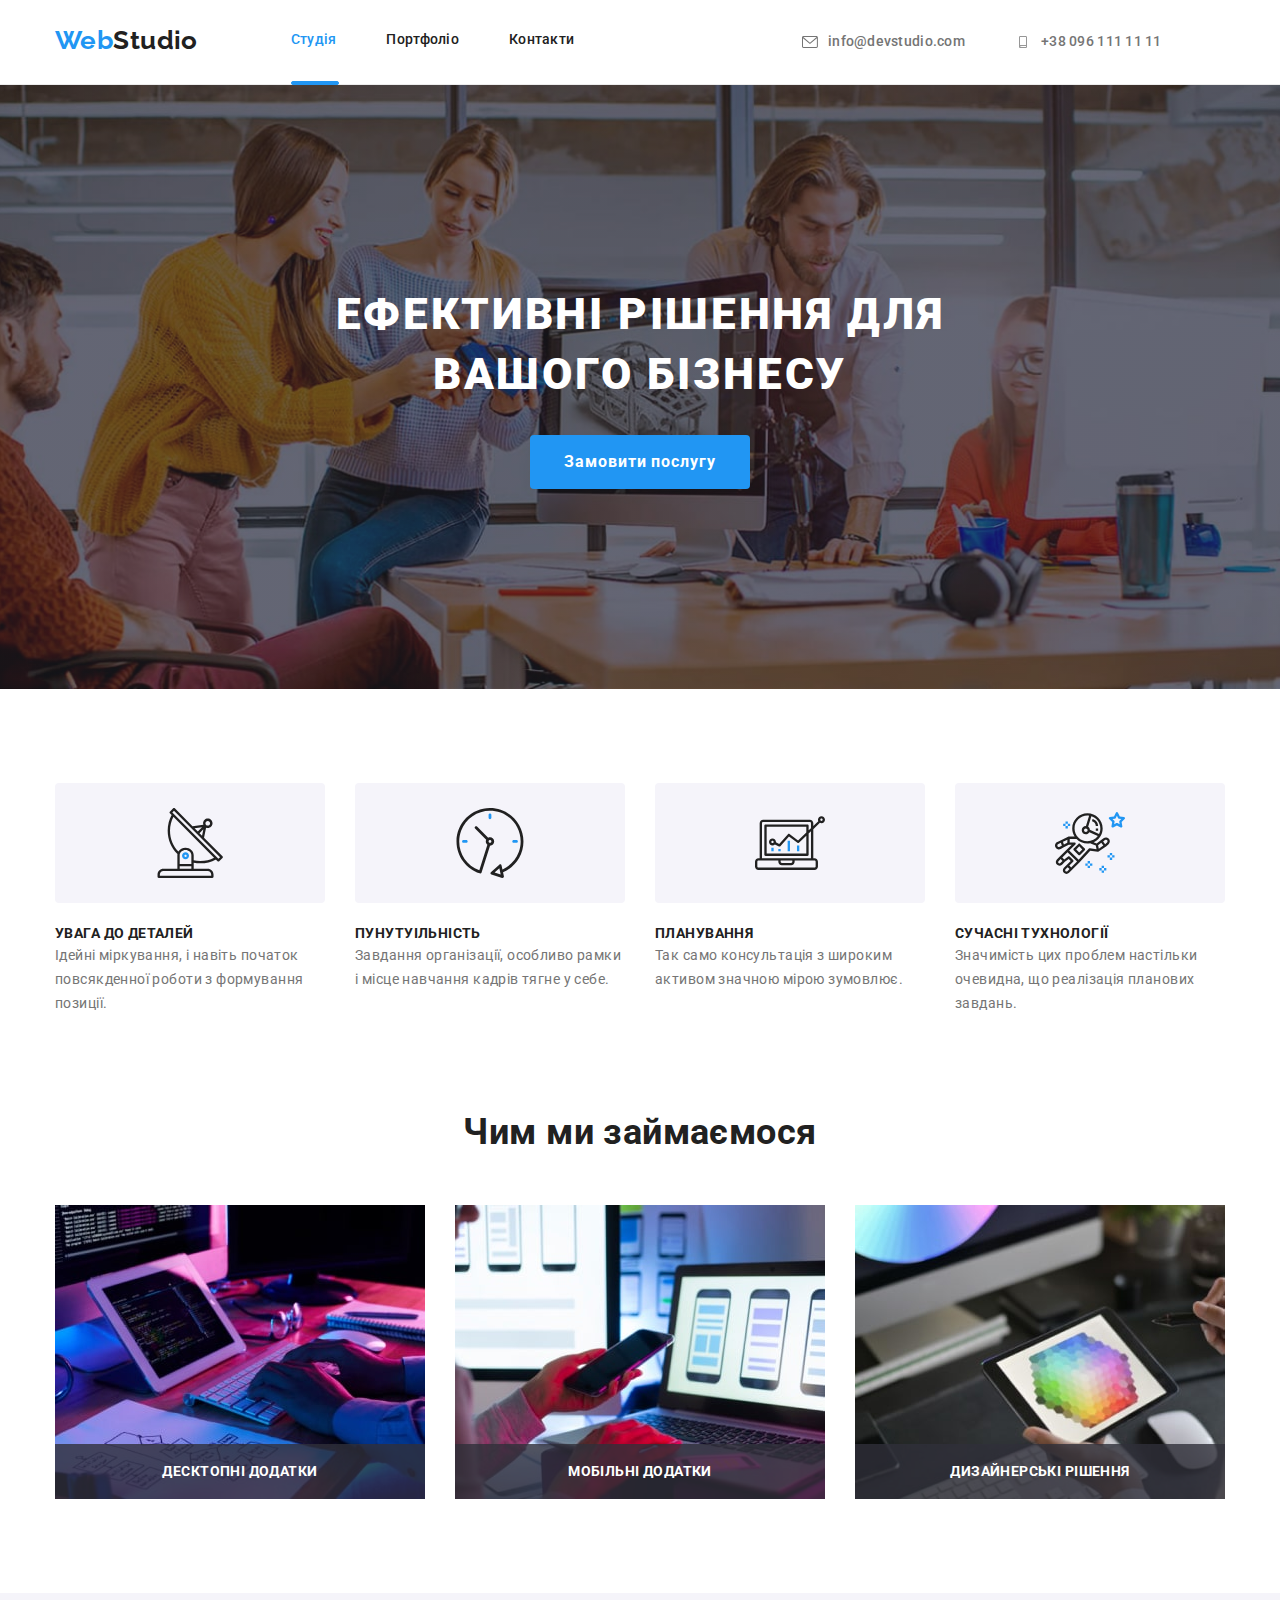
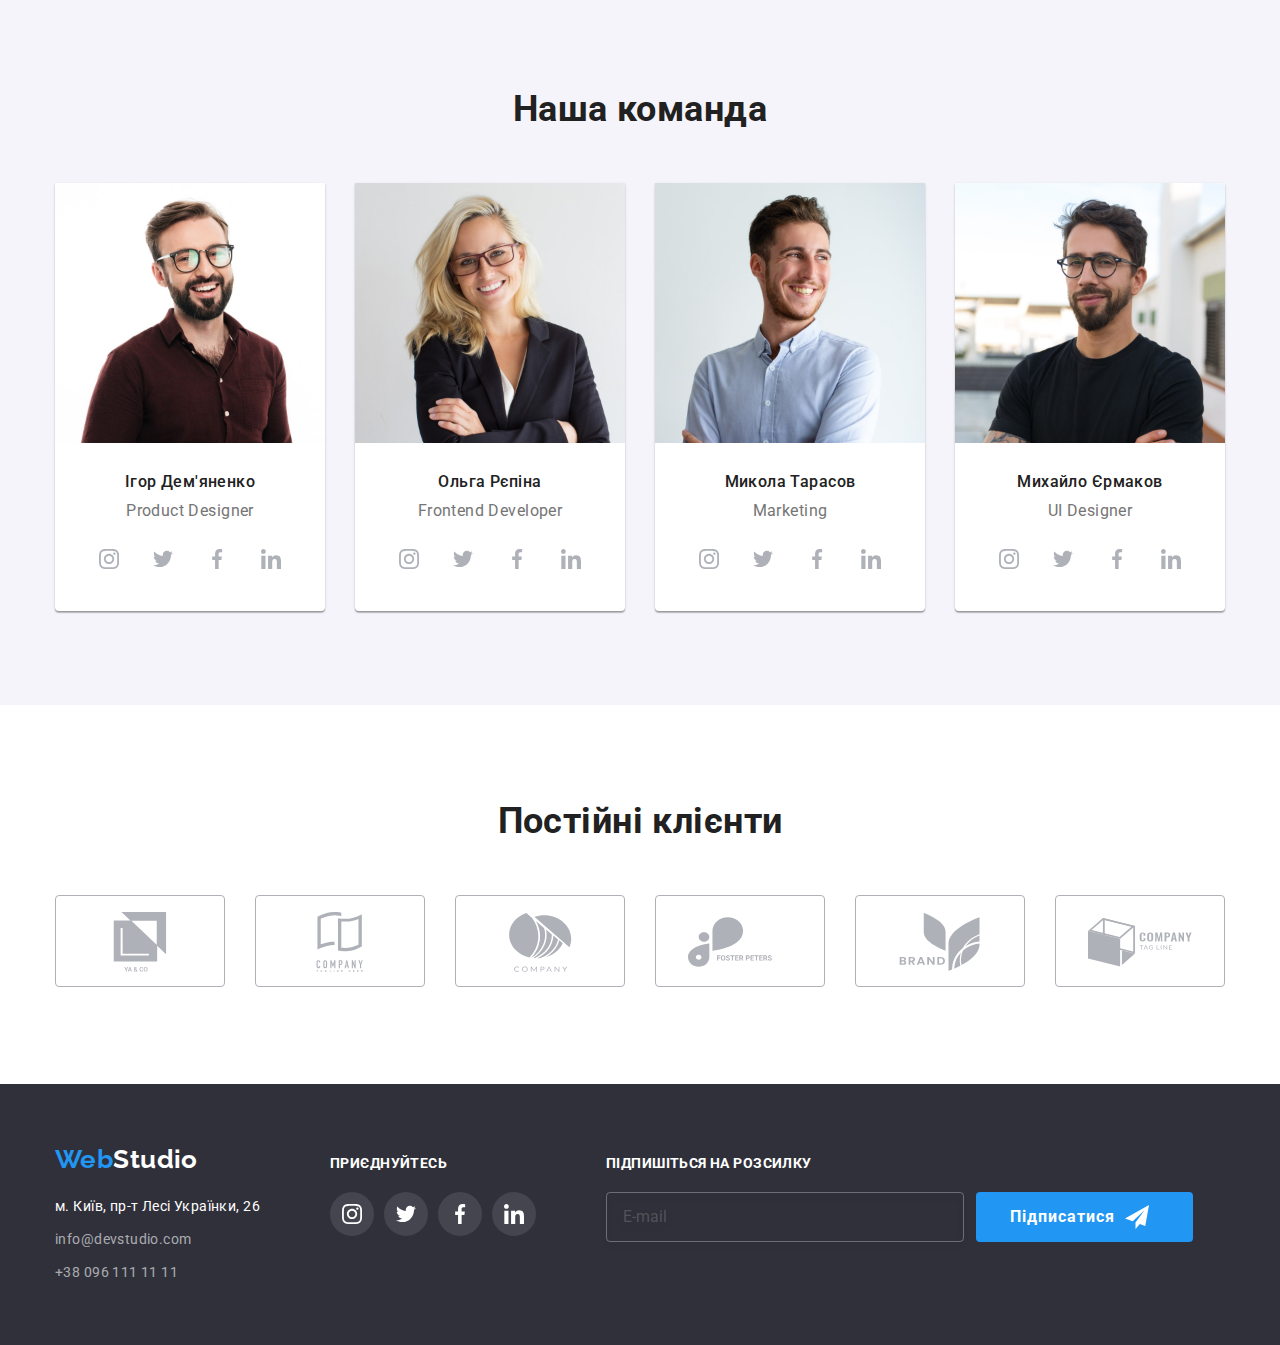
==== commit e8a774b6: "hw8 edits" ====
--- a/index.html
+++ b/index.html
@@ -11,18 +11,18 @@
             rel="stylesheet">
         <link rel="stylesheet" href="./css/main.min.css" />
     </head>
-    
+
     <body>
-        <!-- <header class="header">
-            <div class="container">
-                <nav class="nav">
-                    <a href="/" class="nav__logo link"><span>Web</span>Studio</a>                    
-                    <ul class="nav__list list">
-                        <li class="nav__list-locat"><a href="./index.html" class="nav__link link current">Студія</a><span class="nav__link-line current"></span></li>
-                        <li class="nav__list-locat"><a href="./portfolio.html" class="nav__link link">Портфоліо</a><span class="nav__link-line"></span></li>
-                        <li class="nav__list-locat"><a href="" class="nav__link link">Контакти</a><span class="nav__link-line"></span></li>                    
-                    </ul>
-                </nav>
+        <header class="header">
+            <div class="container container__nav">
+                    <nav class="nav">
+                        <a href="/" class="nav__logo link"><span>Web</span>Studio</a>                    
+                        <ul class="nav__list list">
+                            <li class="nav__list-locat"><a href="./index.html" class="nav__link link current">Студія</a><span class="nav__link-line current"></span></li>
+                            <li class="nav__list-locat"><a href="./portfolio.html" class="nav__link link">Портфоліо</a><span class="nav__link-line"></span></li>
+                            <li class="nav__list-locat"><a href="" class="nav__link link">Контакти</a><span class="nav__link-line"></span></li>                    
+                        </ul>
+                    </nav>
                 <ul class="contact list">
                     <li class="contact__list" >
                             <a href="mailto:info@devstudio.com" class="contact__link link">
@@ -41,8 +41,57 @@
                         </a>
                     </li>
                 </ul>
-            </div>         
-        </header> -->
+                <button type="button" class="open-btn" data-menu-open>
+                    <svg class="open-btn-icon" width="40" height="40">
+                        <use href="./images/icons.svg#icon-menu"></use>
+                    </svg>
+                </button>
+            </div>
+            
+            <div class="mob-menu is-hidden" data-menu>
+                <div class="container container__mob">
+                    <div class="mob__menu-top">
+                        <button type="button" class="close-btn" data-menu-close>
+                            <svg class="close-btn-icon" width="40" height="40">
+                                <use href="./images/icons.svg#icon-close"></use>
+                            </svg>
+                        </button>
+                        <nav class="mob-nav">   
+                            <ul class="mob-nav__list list">
+                                <li class="mob-nav__list-locat"><a href="./index.html" class="mob-nav__link link current">Студія</a><span
+                                        class="mob-nav__link-line current"></span></li>
+                                <li class="mob-nav__list-locat"><a href="./portfolio.html" class="mob-nav__link link">Портфоліо</a><span
+                                        class="mob-nav__link-line"></span></li>
+                                <li class="mob-nav__list-locat"><a href="" class="mob-nav__link link">Контакти</a><span class="nav__link-line"></span>
+                                </li>
+                            </ul>
+                        </nav>
+                    </div>
+                    <div class="mob__menu-bot">
+                        <ul class="mob-contact list">                            
+                            <li class="mob-contact__list">
+                                <a href="tel:+380961111111" class="mob-contact__link-phone link">
+                                    +38 096 111 11 11
+                                </a>
+                            </li>
+                            <li class="mob-contact__list">
+                                <a href="mailto:info@devstudio.com" class="mob-contact__link-mail link">
+                                    info@devstudio.com
+                                </a>
+                            </li>
+                            <li>
+                                <ul class="mob__soc list">
+                                    <li class="mob__soc-item"><a href="" class="link mob__soc-link">Instagram</a></li>
+                                    <li class="mob__soc-item"><a href="" class="link mob__soc-link">Twitter</a></li>
+                                    <li class="mob__soc-item"><a href="" class="link mob__soc-link">Facebook</a></li>
+                                    <li class="mob__soc-item"><a href="" class="link mob__soc-link">LinkedIn</a></li>
+                                </ul>
+                            </li>
+                        </ul>
+                    </div>
+                </di >
+            </div>
+        </header>
 
         <main>
             <section class="hero overlay">
@@ -461,8 +510,10 @@
                                         <use href="./images/icons.svg#icon-vector"></use>
                                     </svg>
                                 </span>
-                                Погоджуюся з розсилкою та приймаю&nbsp;
-                                <a href=""> Умови договору </a>
+                                <div class="modal__text-mobile">
+                                    Погоджуюся з розсилкою та приймаю&nbsp;
+                                    <a href=""> Умови договору </a>
+                                </div >
                             </label>
                         </div>
                     </div>
@@ -473,5 +524,6 @@
             </div>
         </div>
         <script src="./JS/modal.js"></script>
+        <script src="./JS/menu.js"></script>
     </body>
 </html>
--- a/css/main.min.css
+++ b/css/main.min.css
@@ -1 +1 @@
-:root{--primary-text-color: #757575;--title-text-color: #212121;--accent-color: #2196F3;--primary-bg-color: #ffffff;--secondary-bg-color: #2F303A;--primary-white-color: #FFFFFF;--secondary-button-color: #F5F4FA;--background-adress-color: rgba(255, 255, 255, 0.6);--background-picture: #C4C4C4;--primary-icom-color: rgba(175, 177, 184, 1);--icons-color: #AFB1B8;--bd-gradient: linear-gradient(to right, rgba(47, 48, 58, 0.4), rgba(47, 48, 58, 0.4))}.hide{position:absolute;width:1px;height:1px;margin:-1px;border:0;padding:0;white-space:nowrap;-webkit-clip-path:inset(100%);clip-path:inset(100%);clip:rect(0 0 0 0);overflow:hidden}.button{display:inline-block;border-color:rgba(0,0,0,0);text-align:center;color:var(--title-text-color);font-family:inherit;cursor:pointer;border-radius:4px;transition-property:background-color,color,box-shadow;transition-duration:250ms;transition-timing-function:cubic-bezier(0.4, 0, 0.2, 1)}.button__primery{padding:10px 32px;min-width:216px;background-color:var(--accent-color);color:var(--primary-bg-color);font-weight:700;font-size:16px;line-height:1.88;letter-spacing:.06em}.button__secondary{padding:6px 22px;background-color:var(--secondary-button-color);color:var(--title-text-color);font-weight:500;font-size:16px;line-height:1.62}.button:hover,.button:focus{background-color:var(--accent-color);color:var(--primary-bg-color);box-shadow:0px 3px 1px rgba(0,0,0,.1),0px 1px 2px rgba(0,0,0,.08),0px 2px 2px rgba(0,0,0,.12)}.section__title{margin-top:0;margin-bottom:50px;color:var(--title-text-color);font-size:36px;line-height:1.27;text-align:center}.section__title-h3{color:var(--primary-white-color);font-size:14px;line-height:1.14;text-transform:uppercase}p,ul,ol,h1,h2,h3,h4,h5,h6{margin:0;padding:0}button{cursor:pointer}address{font-style:normal}img{display:block;max-width:100%;height:auto;width:100%}svg{display:block;max-width:100%}body{color:var(--primary-text-color);background-color:var(--primary-bg-color);font-family:"Roboto",sans-serif;letter-spacing:.03em;font-size:14px}.list{list-style:none}.link{text-decoration:none}.container{padding-left:15px;padding-right:15px;margin:0 auto}@media screen and (min-width: 480px){.container{max-width:448px}}@media screen and (min-width: 768px){.container{max-width:720px}}@media screen and (min-width: 1200px){.container{max-width:1200px}}.section{padding-top:60px;padding-bottom:60px}@media screen and (min-width: 768px){.section{padding-top:60px;padding-bottom:60px}}@media screen and (min-width: 1200px){.section{padding-top:94px;padding-bottom:94px}}header{border-bottom:1px solid #ececec}header .container{display:flex;align-items:center}.nav{display:flex}.nav__logo{padding-bottom:25px;padding-top:24px;margin-right:93px;color:var(--title-text-color);font-family:"Raleway",sans-serif;font-size:26px;line-height:1.2;font-weight:700}.nav__logo span{color:var(--accent-color)}.nav__link{display:flex;flex-direction:column;padding-top:32px;padding-bottom:32px;transition-property:color;transition-duration:250ms;transition-timing-function:cubic-bezier(0.4, 0, 0.2, 1)}.nav__link:hover,.nav__link:focus{color:var(--accent-color)}.nav__link-line{display:none;position:relative;top:1px;height:4px;width:105%;border-radius:2px;border:1px solid var(--accent-color);background:var(--accent-color)}.contact{margin-left:auto}.contact__link{display:flex;align-items:center;padding-top:32px;padding-bottom:32px;color:var(--primary-text-color);transition-property:color;transition-duration:250ms;transition-timing-function:cubic-bezier(0.4, 0, 0.2, 1)}.contact__link:hover,.contact__link:focus{color:var(--accent-color)}.contact__icon{width:16px;height:12px;fill:currentColor;margin-right:10px}.nav__list,.contact{display:flex;margin-right:50px}.nav__list-locat,.contact__list{margin-left:50px}.nav__list-locat:first-child{margin-left:0}.contact__list:first-child{margin-left:0}.nav__link,.contact__link{color:var(--title-text-color);font-weight:500;line-height:1.14;letter-spacing:.02em}.nav__link.current{color:var(--accent-color)}.nav__link-line.current{display:block}.footer{padding-top:60px;padding-bottom:60px;background-color:var(--secondary-bg-color)}.footer .container{display:flex;flex-wrap:wrap;gap:70px;justify-content:center}@media screen and (min-width: 1200px){.footer .container{justify-content:start;flex-wrap:nowrap}}.footer__logo{display:inline-block;margin-bottom:20px;color:var(--primary-white-color);font-family:"Raleway",sans-serif;font-weight:700;font-size:26px;line-height:1.2}.footer__logo span{color:var(--accent-color)}.footer__logo-address{text-align:center}@media screen and (min-width: 768px){.footer__logo-address{padding-right:95px}}@media screen and (min-width: 1200px){.footer__logo-address{padding-right:0;text-align:left}}.address__link-map{color:var(--primary-white-color);line-height:1.71;font-style:normal}.address__link{line-height:1.71;font-style:normal;color:var(--background-adress-color);transition-property:color;transition-duration:250ms;transition-timing-function:cubic-bezier(0.4, 0, 0.2, 1)}.address__locat{margin-bottom:9px}.address__locat:last-child{margin-bottom:0}.address__link:hover,.address__link:focus{color:var(--accent-color)}.media{margin-top:12px}.media .section__title-h3{padding-bottom:20px;text-align:center}@media screen and (min-width: 1200px){.media .section__title-h3{text-align:left}}.media__list{display:flex;align-items:center;gap:10px}.media__icon{height:44px;width:44px}.media__link{display:inline-block;padding:12px;border-radius:50%;background:rgba(255,255,255,.1);color:var(--primary-white-color);transition-property:background;transition-duration:250ms;transition-timing-function:cubic-bezier(0.4, 0, 0.2, 1)}.media__link:hover,.media__link:focus{background:var(--accent-color)}.media__link svg{height:20px;width:20px;fill:currentColor}.media__wrap{position:relative}.media__button{display:flex;align-items:center;height:50px}.media__svg{margin:10px}.media__input{outline:rgba(0,0,0,0);padding-left:16px;width:450px;height:50px;border:1px solid rgba(255,255,255,.3);border-radius:4px;filter:drop-shadow(0px 4px 4px rgba(0, 0, 0, 0.15));background-color:rgba(0,0,0,0);font-size:16px;line-height:1.25;color:rgba(255,255,255,.6)}@media screen and (min-width: 1200px){.media__input{width:358px}}.media__mail{display:flex;flex-direction:column;flex-wrap:wrap;align-items:center;gap:12px}@media screen and (min-width: 1200px){.media__mail{flex-direction:row;flex-wrap:nowrap}}.media__mail .button.primery-button{width:200px;height:50px}.backdrop{position:fixed;top:0;left:0;width:100%;height:100vh;background-color:rgba(85,85,85,.454);z-index:10;transition:opacity 200ms linear,visibility 200ms linear;-webkit-backdrop-filter:blur(5px);backdrop-filter:blur(5px)}.backdrop.is-hidden{transform:translate(-50%, -50%) scaleY(0)}.is-hidden{visibility:hidden;opacity:0;pointer-events:none}::-moz-placeholder{color:rgba(117,117,117,.5)}:-ms-input-placeholder{color:rgba(117,117,117,.5)}::placeholder{color:rgba(117,117,117,.5)}.modal{padding:40px;width:528px;min-height:581px;background-color:var(--primary-white-color);border-radius:4px;position:absolute;top:50%;left:50%;transform:translate(-50%, -50%) scaleY(1);transition:rtansform 200ms linear}.modal__end{text-align:center}.modal__close{position:absolute;top:10px;right:10px;width:30px;height:30px;border-radius:50%;border-color:rgba(0,0,0,0);border:1px solid var(--icons-color);background-color:var(--primary-white-color);display:flex;align-items:center;justify-content:center}.modal__close:hover .modal__close-svg{fill:var(--accent-color)}.modal__close-svg{fill:#000}.modal__title{text-align:center;margin-bottom:20px;color:var(--title-text-color);font-weight:700;font-size:20px;line-height:1.15}.modal__field{margin-bottom:20px}.modal__wrap{position:relative;margin-bottom:10px;margin-top:4px}.modal__input{outline:rgba(0,0,0,0);padding-left:30px;width:100%;height:40px;border:1px solid;border-color:rgba(33,33,33,.2);border-radius:4px;font-size:14px;color:var(--primary-text-color);transition-property:border-color;transition-duration:250ms;transition-timing-function:cubic-bezier(0.4, 0, 0.2, 1)}.modal__input.comment{height:120px;padding-top:12px;padding-left:16px}.modal__input:hover,.modal__input:focus{border-color:var(--accent-color)}.modal__icon{position:absolute;left:8px;top:50%;transform:translateY(-50%);fill:var(--title-text-color);transition-property:fill;transition-duration:250ms;transition-timing-function:cubic-bezier(0.4, 0, 0.2, 1)}.modal__wrap:hover .modal__icon{fill:var(--accent-color)}.modal__text{display:flex}.modal__check{position:relative;margin-bottom:10px;margin-top:20px;margin-left:20px;margin-bottom:30px}.modal__text a{color:var(--accent-color)}.modal__text span{display:flex;justify-content:center;align-items:center;width:16px;height:15px;fill:rgba(0,0,0,0);border:2px solid #000;border-radius:3px;margin-right:5px;font-size:14px;line-height:1.84px;font-weight:400}.modal__check-hide:checked+.modal__text span{border:none;background-color:var(--accent-color);fill:var(--primary-white-color)}.hero{text-align:center;padding-top:118px;padding-bottom:118px;background-color:var(--secondary-bg-color)}@media screen and (min-width: 1200px){.hero{padding-top:200px;padding-bottom:200px}}.hero__title{margin:0 auto;margin-bottom:30px;max-width:360px;color:var(--primary-white-color);font-size:26px;line-height:1.61;font-weight:900;letter-spacing:.06em;text-transform:uppercase}@media screen and (min-width: 1200px){.hero__title{max-width:780px;font-size:44px;line-height:1.36;font-weight:900}}.overlay{background-color:var(--background-picture);background-image:var(--bd-gradient),url("../images/HeroBackground-mob.jpg");background-repeat:no-repeat;background-position:center;background-size:cover}@media(min-device-pixel-ratio: 2),(-webkit-min-device-pixel-ratio: 2),(min-resolution: 192dpi),(min-resolution: 2dppx){.overlay{background-image:var(--bd-gradient),url("../images/HeroBackground-mob-2x.jpg")}}@media screen and (min-width: 768px){.overlay{background-image:var(--bd-gradient),url("../images/HeroBackground-tablet.jpg")}}@media screen and (min-width: 768px)and (min-device-pixel-ratio: 2),screen and (min-width: 768px)and (-webkit-min-device-pixel-ratio: 2),screen and (min-width: 768px)and (min-resolution: 192dpi),screen and (min-width: 768px)and (min-resolution: 2dppx){.overlay{background-image:var(--bd-gradient),url("../images/HeroBackground-tablet-2x.jpg")}}@media screen and (min-width: 768px)and (min-width: 1200px){.overlay{background-image:var(--bd-gradient),url("../images/HeroBackground-desktop.jpg")}}@media screen and (min-width: 768px)and (min-width: 1200px)and (min-device-pixel-ratio: 2),screen and (min-width: 768px)and (min-width: 1200px)and (-webkit-min-device-pixel-ratio: 2),screen and (min-width: 768px)and (min-width: 1200px)and (min-resolution: 192dpi),screen and (min-width: 768px)and (min-width: 1200px)and (min-resolution: 2dppx){.overlay{background-image:var(--bd-gradient),url("../images/HeroBackground-desktop-2x.jpg")}}.klient__list{display:flex;flex-wrap:wrap;justify-content:center;gap:30px}.klient__link{display:inline-block;padding:16px 32px;width:170px;height:92px;border:1px solid var(--icons-color);border-radius:4px;color:var(--icons-color);transition-property:color,border-color;transition-duration:250ms;transition-timing-function:cubic-bezier(0.4, 0, 0.2, 1)}.klient__icon{text-align:center;width:106px;height:60px;fill:currentColor}.klient__link:hover,.klient__link:focus{color:var(--accent-color);border:1px solid var(--accent-color)}.team{display:flex;flex-wrap:wrap;justify-content:center;gap:30px}.team__content{background:#fff;box-shadow:0px 1px 3px rgba(0,0,0,.12),0px 1px 1px rgba(0,0,0,.14),0px 2px 1px rgba(0,0,0,.2);border-radius:0px 0px 4px 4px;padding-bottom:30px}@media screen and (min-width: 768px){.team__content{width:calc((100% - 30px)/2)}}@media screen and (min-width: 1200px){.team__content{width:calc((100% - 90px)/4)}}.team__photo{margin-bottom:30px}.team__name{margin-bottom:10px;color:var(--title-text-color);font-weight:500;font-size:16px;line-height:1.18;text-align:center}.team__position{margin-bottom:16px;font-size:16px;line-height:1.18;text-align:center}.team__social{display:flex;align-items:center;justify-content:center;gap:10px}.team__icon{height:44px;width:44px}.team__link{display:inline-block;padding:12px;border-radius:50%;color:var(--icons-color);transition-property:background-color,color;transition-duration:250ms;transition-timing-function:cubic-bezier(0.4, 0, 0.2, 1)}.team__link:hover,.team__link:focus{background-color:var(--accent-color);color:var(--primary-white-color)}.team__icon-fill{height:20px;width:20px;fill:currentColor}.section__team{background-color:var(--secondary-button-color)}.activity{display:flex;justify-content:center;gap:30px;padding-bottom:94px}.activity__hide{display:none}@media screen and (min-width: 1200px){.activity__hide{display:block}}.activity__pos{position:relative}.activity__name{position:absolute;text-align:center;padding-top:27px;padding-bottom:27px;width:100%;bottom:0;font-size:14px;line-height:1.14px;font-weight:0;text-transform:uppercase;background-color:rgba(47,48,58,.8);color:var(--primary-white-color)}.feature{display:flex;justify-content:center;flex-wrap:wrap;gap:30px}@media screen and (min-width: 1200px){.feature{justify-content:center;flex-direction:row;flex-wrap:nowrap}}.feature__items{max-width:350px}@media screen and (min-width: 768px){.feature__items{width:calc((100% - 30px)/2)}}.feature__icon{padding-bottom:25px;padding-top:25px;height:120px;background:var(--secondary-button-color);border-radius:4px}@media screen and (min-width: 1200px){.feature__icon{width:270px}}.feature__title{margin-bottom:10px;margin-top:30px;text-align:center;color:var(--title-text-color);font-size:14px;line-height:1.14px;font-weight:0;text-transform:uppercase}@media screen and (min-width: 1200px){.feature__title{text-align:justify}}.feature__text{line-height:1.71}.portfolio{display:flex;flex-wrap:wrap}.portfolio__button{display:flex;justify-content:center;margin-bottom:50px}.portfolio__button-term:not(:last-child){margin-right:8px}.portfolio__menu{padding-left:24px;background:#fff;border:1px solid #eee;border-top:0}.portfolio__section{padding-top:0;margin-bottom:20px;margin-right:20px;width:370px}.portfolio__section:nth-child(3n){margin-right:0}.portfolio__section:nth-last-child(-n+3){margin-bottom:0}.portfolio__link{display:block;transition-property:box-shadow;transition-duration:250ms;transition-timing-function:cubic-bezier(0.4, 0, 0.2, 1)}.portfolio__link:hover{box-shadow:0px 1px 1px rgba(0,0,0,.12),0px 4px 4px rgba(0,0,0,.06),1px 4px 6px rgba(0,0,0,.16)}.portfolio__link:focus{box-shadow:0px 1px 1px rgba(0,0,0,.12),0px 4px 4px rgba(0,0,0,.06),1px 4px 6px rgba(0,0,0,.16)}.portfolio__img{padding:0;padding:0}.portfolio__link:hover .portfolio__img-text{transform:translateY(0)}.portfolio__link:focus .portfolio__img-text{transform:translateY(0)}.portfolio__img-wrap{position:relative;overflow:hidden}.portfolio__img-text{position:absolute;top:0;height:100%;padding:63px 24px;transform:translateY(100%);transition:transform 250ms;-webkit-animation-timing-function:cubic-bezier(0.4, 0, 0.2, 1);animation-timing-function:cubic-bezier(0.4, 0, 0.2, 1);background-color:rgba(33,150,243,.9);color:var(--primary-white-color);font-size:18px;line-height:1.55}.portfolio__name{padding-top:20px;padding-bottom:4px;color:var(--title-text-color);font-size:18px;line-height:2;letter-spacing:.06em}.portfolio__category{padding-bottom:20px;font-size:16px;line-height:1.87;color:var(--primary-text-color)}/*# sourceMappingURL=main.min.css.map */+:root{--primary-text-color: #757575;--title-text-color: #212121;--accent-color: #2196F3;--primary-bg-color: #ffffff;--secondary-bg-color: #2F303A;--primary-white-color: #FFFFFF;--secondary-button-color: #F5F4FA;--background-adress-color: rgba(255, 255, 255, 0.6);--background-picture: #C4C4C4;--primary-icom-color: rgba(175, 177, 184, 1);--icons-color: #AFB1B8;--bd-gradient: linear-gradient(to right, rgba(47, 48, 58, 0.4), rgba(47, 48, 58, 0.4))}.hide{position:absolute;width:1px;height:1px;margin:-1px;border:0;padding:0;white-space:nowrap;-webkit-clip-path:inset(100%);clip-path:inset(100%);clip:rect(0 0 0 0);overflow:hidden}.button{display:inline-block;border-color:rgba(0,0,0,0);text-align:center;color:var(--title-text-color);font-family:inherit;cursor:pointer;border-radius:4px;transition-property:background-color,color,box-shadow;transition-duration:250ms;transition-timing-function:cubic-bezier(0.4, 0, 0.2, 1)}.button__primery{padding:10px 32px;min-width:216px;background-color:var(--accent-color);color:var(--primary-bg-color);font-weight:700;font-size:16px;line-height:1.88;letter-spacing:.06em}.button__secondary{padding:6px 22px;background-color:var(--secondary-button-color);color:var(--title-text-color);font-weight:500;font-size:16px;line-height:1.62}.button:hover,.button:focus{background-color:var(--accent-color);color:var(--primary-bg-color);box-shadow:0px 3px 1px rgba(0,0,0,.1),0px 1px 2px rgba(0,0,0,.08),0px 2px 2px rgba(0,0,0,.12)}.section__title{margin-top:0;margin-bottom:50px;color:var(--title-text-color);font-size:36px;line-height:1.27;text-align:center}.section__title-h3{color:var(--primary-white-color);font-size:14px;line-height:1.14;text-transform:uppercase}p,ul,ol,h1,h2,h3,h4,h5,h6{margin:0;padding:0}button{cursor:pointer}address{font-style:normal}img{display:block;max-width:100%;height:auto;width:100%}svg{display:block;max-width:100%}body{color:var(--primary-text-color);background-color:var(--primary-bg-color);font-family:"Roboto",sans-serif;letter-spacing:.03em;font-size:14px}.list{list-style:none}.link{text-decoration:none}.container{max-width:450px;padding-left:15px;padding-right:15px;margin:0 auto}@media screen and (min-width: 768px){.container{max-width:728px}}@media screen and (min-width: 1200px){.container{max-width:1200px}}.section{padding-top:60px;padding-bottom:60px}@media screen and (min-width: 1200px){.section{padding-top:94px;padding-bottom:94px}}header{border-bottom:1px solid #ececec}header .container__nav{display:flex;align-items:center}.nav{display:flex}.nav__logo{padding-bottom:16px;padding-top:16px;margin-right:93px;color:var(--title-text-color);font-family:"Raleway",sans-serif;font-size:26px;line-height:1.2;font-weight:700}@media screen and (min-width: 1200px){.nav__logo{padding-bottom:25px;padding-top:25px}}.nav__list{display:none;margin-right:50px}@media screen and (min-width: 768px){.nav__list{display:flex}}.nav__logo span{color:var(--accent-color)}.nav__link{display:flex;flex-direction:column;padding-top:32px;padding-bottom:32px;color:var(--title-text-color);transition-property:color;transition-duration:250ms;transition-timing-function:cubic-bezier(0.4, 0, 0.2, 1);font-weight:500;line-height:1.14;letter-spacing:.02em}.nav__link:hover,.nav__link:focus{color:var(--accent-color)}.nav__link.current{color:var(--accent-color)}.nav__link-line{display:none;position:relative;top:1px;height:4px;width:105%;border-radius:2px;border:1px solid var(--accent-color);background:var(--accent-color)}.nav__link-line.current{display:block}.nav__list-locat{margin-left:50px}.nav__list-locat:first-child{margin-left:0}.contact{margin-left:auto;display:none;margin-right:50px}@media screen and (max-width: 1199px){.contact{padding-top:21px;padding-bottom:21px}}@media screen and (min-width: 768px){.contact{display:block}}@media screen and (min-width: 1200px){.contact{display:flex}}.contact__link{display:flex;align-items:center;color:var(--primary-text-color);transition-property:color;transition-duration:250ms;transition-timing-function:cubic-bezier(0.4, 0, 0.2, 1);font-weight:500;line-height:1.14;letter-spacing:.02em}.contact__link:hover,.contact__link:focus{color:var(--accent-color)}.contact__icon{width:14px;height:10px;fill:currentColor;margin-right:10px}@media screen and (min-width: 768px){.contact__icon{width:16px;height:12px}}.contact__list{min-width:160px}@media screen and (max-width: 1199px){.contact__list:first-child{padding-bottom:10px}}@media screen and (min-width: 768px){.contact__list{margin-left:0}}@media screen and (min-width: 1200px){.contact__list{margin-left:50px;padding-top:32px;padding-bottom:32px}}.open-btn{width:40px;height:40px;background-color:rgba(0,0,0,0);border:none;padding:0;margin-left:auto}@media screen and (min-width: 768px){.open-btn{display:none}}.open-btn-icon{fill:#212121}.container__mob{height:100%;display:flex;flex-direction:column;justify-content:space-between;overflow:scroll}.mob-menu{position:fixed;top:0;width:100vw;height:100vh;background-color:#fff;z-index:20;padding-top:21px;padding-bottom:21px}.close-btn{width:40px;height:40px;background-color:rgba(0,0,0,0);border:none;padding:0;margin-left:auto;display:block}.mob-nav__list-locat:not(:last-child){margin-bottom:32px}.mob-nav__link{font-weight:500;font-size:40px;line-height:1.175;letter-spacing:.02em;color:#212121}.mob-contact__link-phone{display:block;padding-bottom:32px;font-weight:500;font-size:34px;line-height:1.1764705882;letter-spacing:.02em;color:var(--accent-color)}.mob-contact__link-mail{display:block;padding-bottom:64px;font-weight:500;font-size:24px;line-height:1.1666666667;letter-spacing:.02em;color:var(--primary-text-color)}.mob__soc{display:flex;gap:10px;padding-bottom:48px}.mob__soc-item:not(:last-child){padding-right:10px;border-right:1px solid rgba(33,33,33,.2)}.mob__soc-link{font-weight:500;font-size:18px;line-height:1.2222222222;letter-spacing:.02em;color:var(--accent-color)}.footer{padding-top:60px;padding-bottom:60px;background-color:var(--secondary-bg-color)}.footer .container{display:flex;flex-wrap:wrap;gap:70px;justify-content:center}@media screen and (min-width: 1200px){.footer .container{justify-content:start;flex-wrap:nowrap}}.footer__logo{display:inline-block;margin-bottom:20px;color:var(--primary-white-color);font-family:"Raleway",sans-serif;font-weight:700;font-size:26px;line-height:1.2}.footer__logo span{color:var(--accent-color)}.footer__logo-address{text-align:center}@media screen and (min-width: 768px){.footer__logo-address{padding-right:95px}}@media screen and (min-width: 1200px){.footer__logo-address{padding-right:0;text-align:left}}.address__link-map{color:var(--primary-white-color);line-height:1.71;font-style:normal}.address__link{line-height:1.71;font-style:normal;color:var(--background-adress-color);transition-property:color;transition-duration:250ms;transition-timing-function:cubic-bezier(0.4, 0, 0.2, 1)}.address__locat{margin-bottom:9px}.address__locat:last-child{margin-bottom:0}.address__link:hover,.address__link:focus{color:var(--accent-color)}.media{margin-top:12px}.media .section__title-h3{padding-bottom:20px;text-align:center}@media screen and (min-width: 1200px){.media .section__title-h3{text-align:left}}.media__list{display:flex;align-items:center;gap:10px}.media__icon{height:44px;width:44px}.media__link{display:inline-block;padding:12px;border-radius:50%;background:rgba(255,255,255,.1);color:var(--primary-white-color);transition-property:background;transition-duration:250ms;transition-timing-function:cubic-bezier(0.4, 0, 0.2, 1)}.media__link:hover,.media__link:focus{background:var(--accent-color)}.media__link svg{height:20px;width:20px;fill:currentColor}.media__wrap{position:relative}.media__button{display:flex;align-items:center;height:50px}.media__svg{margin:10px}.media__input{outline:rgba(0,0,0,0);padding-left:16px;width:450px;height:50px;border:1px solid rgba(255,255,255,.3);border-radius:4px;filter:drop-shadow(0px 4px 4px rgba(0, 0, 0, 0.15));background-color:rgba(0,0,0,0);font-size:16px;line-height:1.25;color:rgba(255,255,255,.6)}@media screen and (min-width: 1200px){.media__input{width:358px}}.media__mail{display:flex;flex-direction:column;flex-wrap:wrap;align-items:center;gap:12px}@media screen and (min-width: 1200px){.media__mail{flex-direction:row;flex-wrap:nowrap}}.media__mail .button.primery-button{width:200px;height:50px}.backdrop{position:fixed;top:0;left:0;width:100%;height:100vh;background-color:rgba(85,85,85,.454);z-index:10;transition:opacity 200ms linear,visibility 200ms linear;-webkit-backdrop-filter:blur(5px);backdrop-filter:blur(5px)}.backdrop.is-hidden{transform:translate(-50%, -50%) scaleY(0)}.is-hidden{visibility:hidden;opacity:0;pointer-events:none}.no-scroll{overflow:hidden}::-moz-placeholder{color:rgba(117,117,117,.5)}:-ms-input-placeholder{color:rgba(117,117,117,.5)}::placeholder{color:rgba(117,117,117,.5)}.modal{padding:40px;width:450px;min-height:609px;background-color:var(--primary-white-color);border-radius:4px;position:absolute;top:50%;left:50%;transform:translate(-50%, -50%) scaleY(1);transition:rtansform 200ms linear}@media screen and (min-width: 1200px){.modal{width:528px;min-height:581px}}.modal__end{text-align:center}.modal__close{position:absolute;top:10px;right:10px;width:30px;height:30px;border-radius:50%;border-color:rgba(0,0,0,0);border:1px solid var(--icons-color);background-color:var(--primary-white-color);display:flex;align-items:center;justify-content:center}.modal__close:hover .modal__close-svg{fill:var(--accent-color)}.modal__close-svg{fill:#000}.modal__title{text-align:center;margin-bottom:20px;color:var(--title-text-color);font-weight:700;font-size:20px;line-height:1.15}.modal__field{margin-bottom:20px}.modal__wrap{position:relative;margin-bottom:10px;margin-top:4px}.modal__input{outline:rgba(0,0,0,0);padding-left:30px;width:100%;height:40px;border:1px solid;border-color:rgba(33,33,33,.2);border-radius:4px;font-size:14px;color:var(--primary-text-color);transition-property:border-color;transition-duration:250ms;transition-timing-function:cubic-bezier(0.4, 0, 0.2, 1)}.modal__input.comment{height:120px;padding-top:12px;padding-left:16px}.modal__input:hover,.modal__input:focus{border-color:var(--accent-color)}.modal__icon{position:absolute;left:8px;top:50%;transform:translateY(-50%);fill:var(--title-text-color);transition-property:fill;transition-duration:250ms;transition-timing-function:cubic-bezier(0.4, 0, 0.2, 1)}.modal__wrap:hover .modal__icon{fill:var(--accent-color)}.modal__text{display:flex;align-items:center}.modal__text-mobile{font-size:12px;line-height:1.16;font-weight:400}@media screen and (min-width: 1200px){.modal__text-mobile{font-size:14px;line-height:1.84px;font-weight:400}}.modal__check{position:relative;margin-bottom:10px;margin-top:20px;margin-bottom:30px}@media screen and (min-width: 1200px){.modal__check{margin-left:20px}}.modal__text a{color:var(--accent-color)}.modal__text span{display:flex;justify-content:center;align-items:center;width:16px;height:15px;fill:rgba(0,0,0,0);border:2px solid #000;border-radius:3px;margin-right:5px}.modal__check-hide:checked+.modal__text span{border:none;background-color:var(--accent-color);fill:var(--primary-white-color)}.hero{text-align:center;padding-top:118px;padding-bottom:118px;background-color:var(--secondary-bg-color)}@media screen and (min-width: 1200px){.hero{padding-top:200px;padding-bottom:200px}}.hero__title{margin:0 auto;margin-bottom:30px;max-width:360px;color:var(--primary-white-color);font-size:26px;line-height:1.61;font-weight:900;letter-spacing:.06em;text-transform:uppercase}@media screen and (min-width: 1200px){.hero__title{max-width:780px;font-size:44px;line-height:1.36;font-weight:900}}.overlay{background-color:var(--background-picture);background-image:var(--bd-gradient),url("../images/HeroBackground-mob.jpg");background-repeat:no-repeat;background-position:center;background-size:cover}@media(min-device-pixel-ratio: 2),(-webkit-min-device-pixel-ratio: 2),(min-resolution: 192dpi),(min-resolution: 2dppx){.overlay{background-image:var(--bd-gradient),url("../images/HeroBackground-mob-2x.jpg")}}@media screen and (min-width: 768px){.overlay{background-image:var(--bd-gradient),url("../images/HeroBackground-tablet.jpg")}}@media screen and (min-width: 768px)and (min-device-pixel-ratio: 2),screen and (min-width: 768px)and (-webkit-min-device-pixel-ratio: 2),screen and (min-width: 768px)and (min-resolution: 192dpi),screen and (min-width: 768px)and (min-resolution: 2dppx){.overlay{background-image:var(--bd-gradient),url("../images/HeroBackground-tablet-2x.jpg")}}@media screen and (min-width: 768px)and (min-width: 1200px){.overlay{background-image:var(--bd-gradient),url("../images/HeroBackground-desktop.jpg")}}@media screen and (min-width: 768px)and (min-width: 1200px)and (min-device-pixel-ratio: 2),screen and (min-width: 768px)and (min-width: 1200px)and (-webkit-min-device-pixel-ratio: 2),screen and (min-width: 768px)and (min-width: 1200px)and (min-resolution: 192dpi),screen and (min-width: 768px)and (min-width: 1200px)and (min-resolution: 2dppx){.overlay{background-image:var(--bd-gradient),url("../images/HeroBackground-desktop-2x.jpg")}}.klient__list{display:flex;flex-wrap:wrap;justify-content:center;gap:30px}.klient__link{display:inline-block;padding:16px 32px;width:170px;height:92px;border:1px solid var(--icons-color);border-radius:4px;color:var(--icons-color);transition-property:color,border-color;transition-duration:250ms;transition-timing-function:cubic-bezier(0.4, 0, 0.2, 1)}.klient__icon{text-align:center;width:106px;height:60px;fill:currentColor}.klient__link:hover,.klient__link:focus{color:var(--accent-color);border:1px solid var(--accent-color)}.team{display:flex;flex-wrap:wrap;justify-content:center;gap:30px}.team__content{background:#fff;box-shadow:0px 1px 3px rgba(0,0,0,.12),0px 1px 1px rgba(0,0,0,.14),0px 2px 1px rgba(0,0,0,.2);border-radius:0px 0px 4px 4px;padding-bottom:30px}@media screen and (min-width: 768px){.team__content{width:calc((100% - 30px)/2)}}@media screen and (min-width: 1200px){.team__content{width:calc((100% - 90px)/4)}}.team__photo{margin-bottom:30px}.team__name{margin-bottom:10px;color:var(--title-text-color);font-weight:500;font-size:16px;line-height:1.18;text-align:center}.team__position{margin-bottom:16px;font-size:16px;line-height:1.18;text-align:center}.team__social{display:flex;align-items:center;justify-content:center;gap:10px}.team__icon{height:44px;width:44px}.team__link{display:inline-block;padding:12px;border-radius:50%;color:var(--icons-color);transition-property:background-color,color;transition-duration:250ms;transition-timing-function:cubic-bezier(0.4, 0, 0.2, 1)}.team__link:hover,.team__link:focus{background-color:var(--accent-color);color:var(--primary-white-color)}.team__icon-fill{height:20px;width:20px;fill:currentColor}.section__team{background-color:var(--secondary-button-color)}.activity{display:flex;justify-content:center;gap:30px;padding-bottom:94px}.activity__hide{display:none}@media screen and (min-width: 1200px){.activity__hide{display:block}}.activity__pos{position:relative}.activity__name{position:absolute;text-align:center;padding-top:27px;padding-bottom:27px;width:100%;bottom:0;font-size:14px;line-height:1.14px;font-weight:0;text-transform:uppercase;background-color:rgba(47,48,58,.8);color:var(--primary-white-color)}.feature{display:flex;justify-content:center;flex-wrap:wrap;gap:30px}@media screen and (min-width: 1200px){.feature{justify-content:center;flex-direction:row;flex-wrap:nowrap}}.feature__items{max-width:350px}@media screen and (min-width: 768px){.feature__items{width:calc((100% - 30px)/2)}}.feature__icon{padding-bottom:25px;padding-top:25px;width:350px;height:120px;background:var(--secondary-button-color);border-radius:4px}@media screen and (min-width: 1200px){.feature__icon{width:270px}}.feature__title{margin-bottom:10px;margin-top:30px;text-align:center;color:var(--title-text-color);font-size:14px;line-height:1.14px;font-weight:0;text-transform:uppercase}@media screen and (min-width: 1200px){.feature__title{text-align:justify}}.feature__text{line-height:1.71}.portfolio{display:flex;flex-wrap:wrap}.portfolio__button{display:flex;justify-content:center;margin-bottom:50px}.portfolio__button-term:not(:last-child){margin-right:8px}.portfolio__menu{padding-left:24px;background:#fff;border:1px solid #eee;border-top:0}.portfolio__section{padding-top:0;margin-bottom:20px;margin-right:20px;width:370px}.portfolio__section:nth-child(3n){margin-right:0}.portfolio__section:nth-last-child(-n+3){margin-bottom:0}.portfolio__link{display:block;transition-property:box-shadow;transition-duration:250ms;transition-timing-function:cubic-bezier(0.4, 0, 0.2, 1)}.portfolio__link:hover{box-shadow:0px 1px 1px rgba(0,0,0,.12),0px 4px 4px rgba(0,0,0,.06),1px 4px 6px rgba(0,0,0,.16)}.portfolio__link:focus{box-shadow:0px 1px 1px rgba(0,0,0,.12),0px 4px 4px rgba(0,0,0,.06),1px 4px 6px rgba(0,0,0,.16)}.portfolio__img{padding:0;padding:0}.portfolio__link:hover .portfolio__img-text{transform:translateY(0)}.portfolio__link:focus .portfolio__img-text{transform:translateY(0)}.portfolio__img-wrap{position:relative;overflow:hidden}.portfolio__img-text{position:absolute;top:0;height:100%;padding:63px 24px;transform:translateY(100%);transition:transform 250ms;-webkit-animation-timing-function:cubic-bezier(0.4, 0, 0.2, 1);animation-timing-function:cubic-bezier(0.4, 0, 0.2, 1);background-color:rgba(33,150,243,.9);color:var(--primary-white-color);font-size:18px;line-height:1.55}.portfolio__name{padding-top:20px;padding-bottom:4px;color:var(--title-text-color);font-size:18px;line-height:2;letter-spacing:.06em}.portfolio__category{padding-bottom:20px;font-size:16px;line-height:1.87;color:var(--primary-text-color)}/*# sourceMappingURL=main.min.css.map */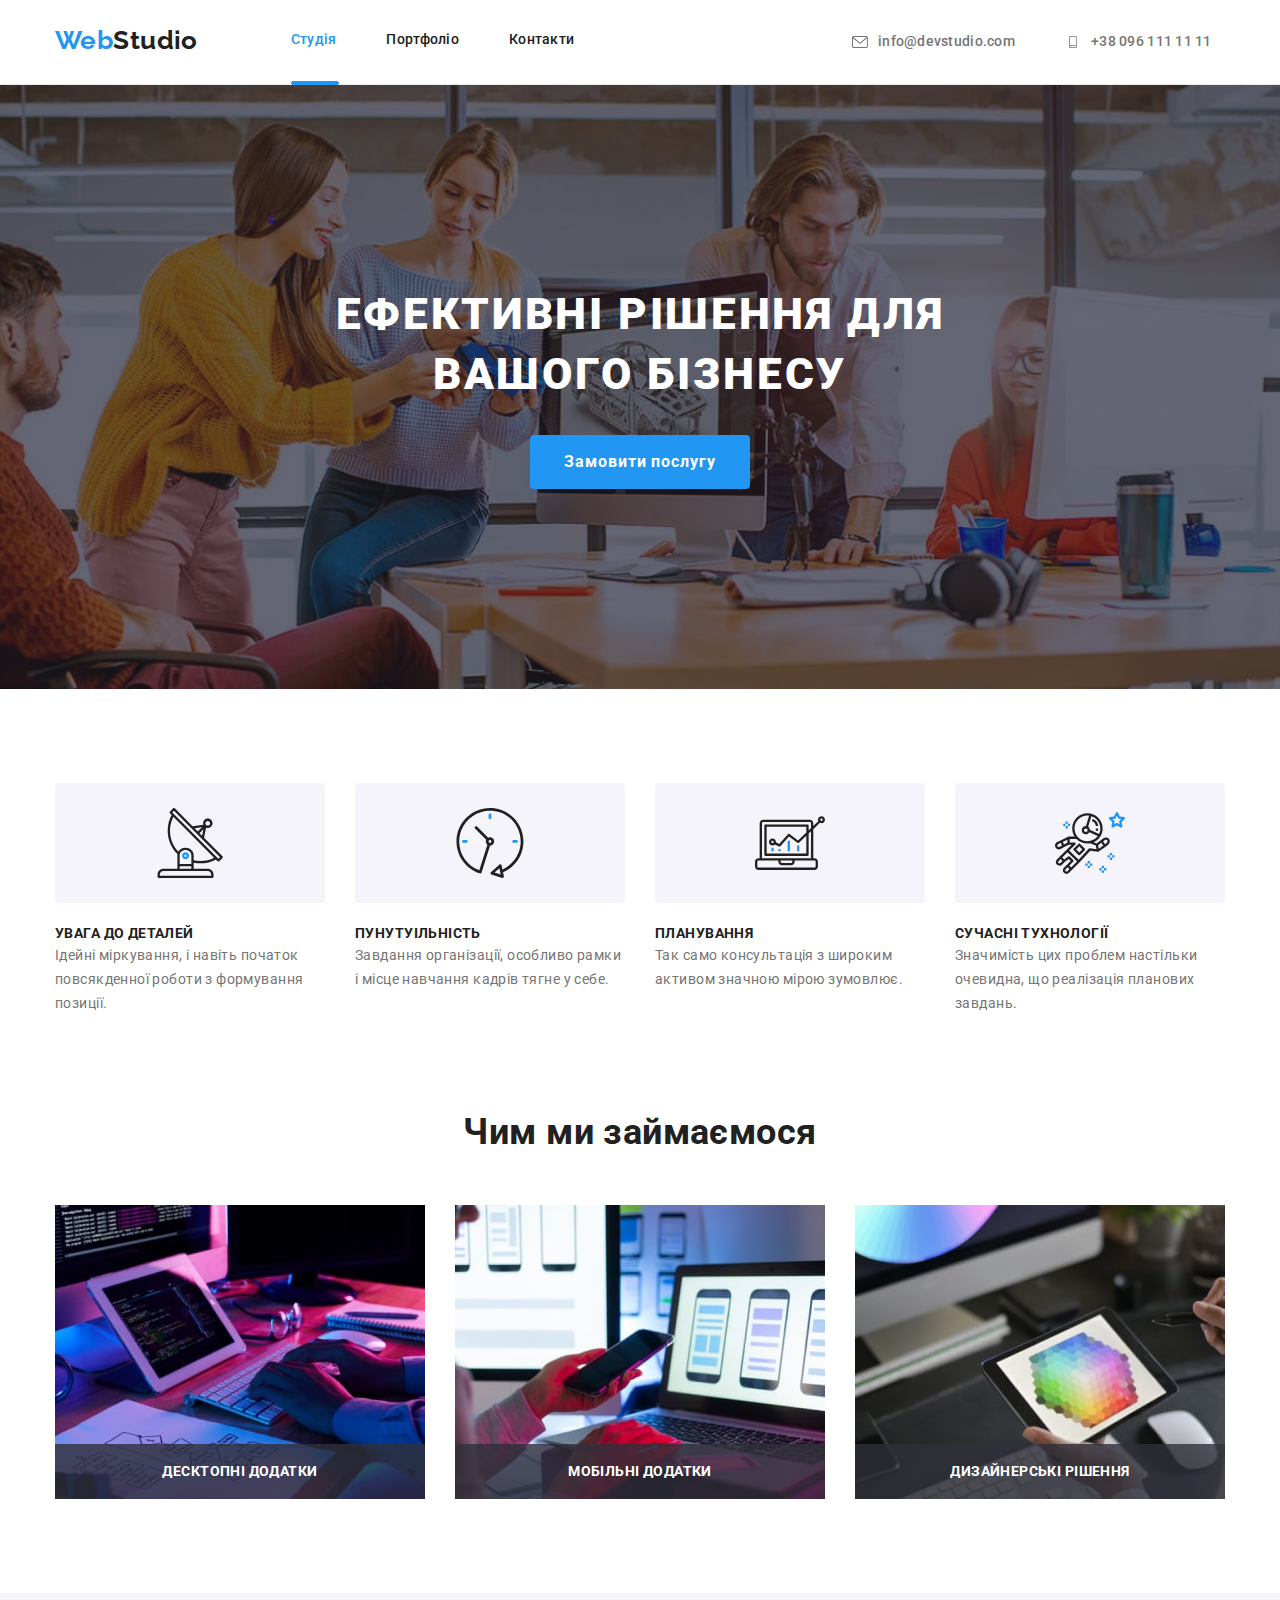
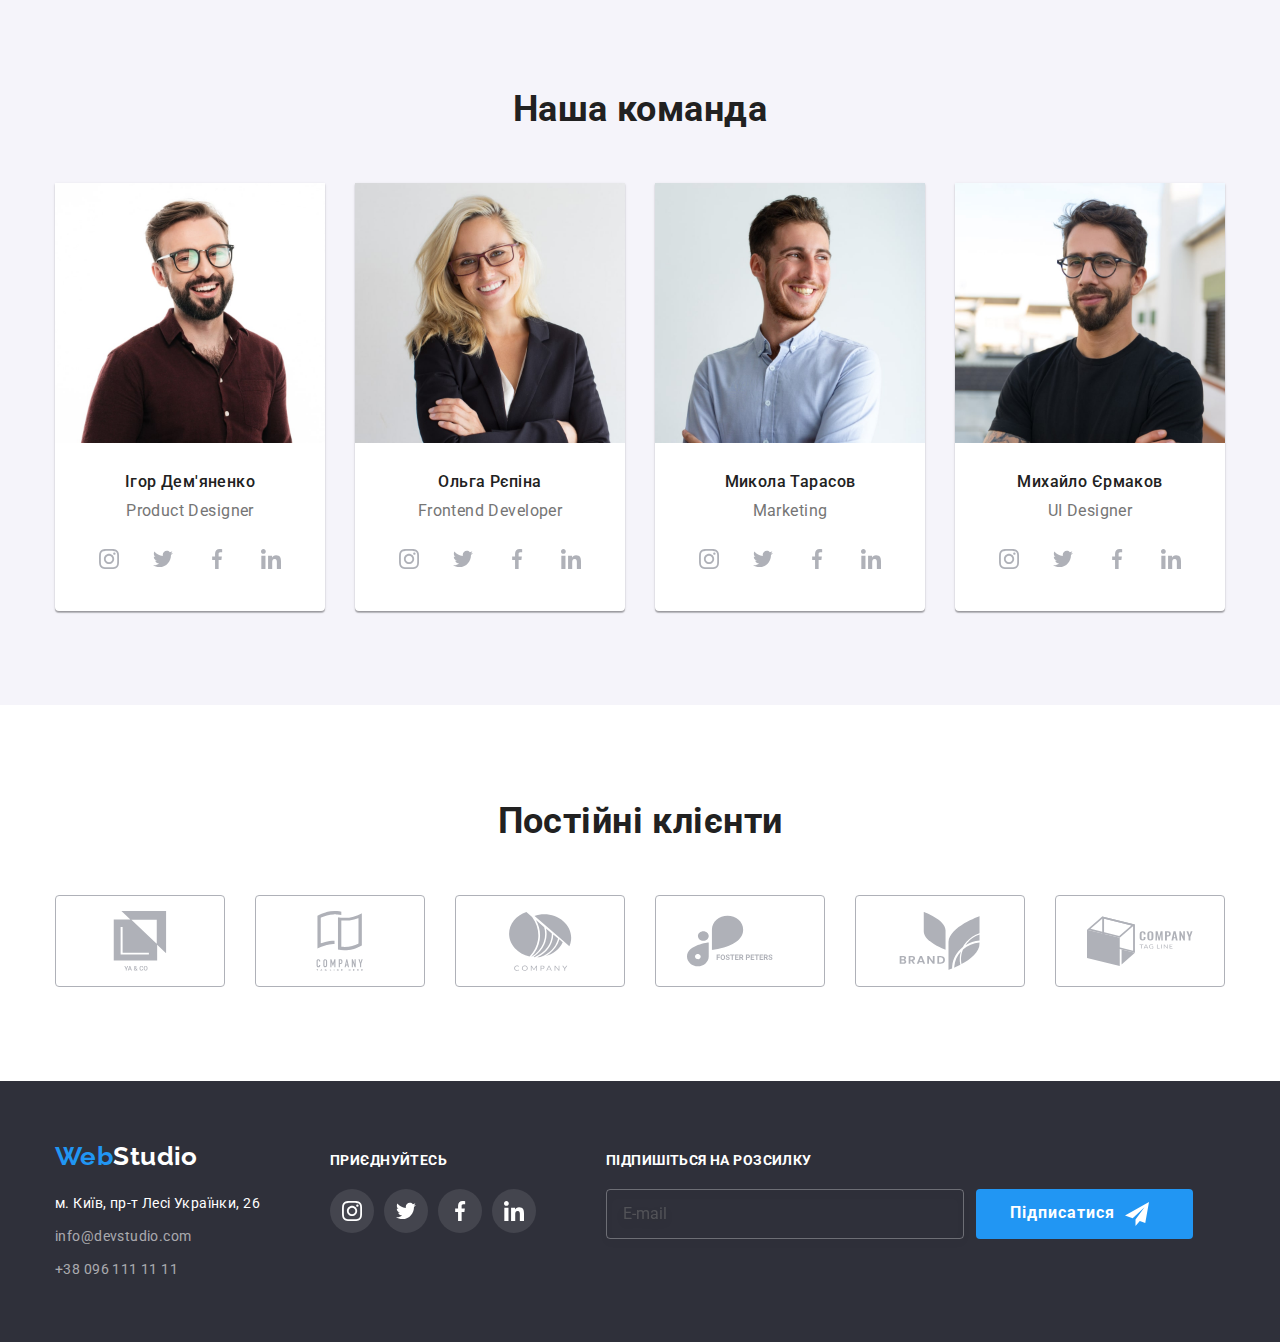
==== commit 5b9ebb68: "hw8 edits" ====
--- a/index.html
+++ b/index.html
@@ -58,11 +58,9 @@
                         </button>
                         <nav class="mob-nav">   
                             <ul class="mob-nav__list list">
-                                <li class="mob-nav__list-locat"><a href="./index.html" class="mob-nav__link link current">Студія</a><span
-                                        class="mob-nav__link-line current"></span></li>
-                                <li class="mob-nav__list-locat"><a href="./portfolio.html" class="mob-nav__link link">Портфоліо</a><span
-                                        class="mob-nav__link-line"></span></li>
-                                <li class="mob-nav__list-locat"><a href="" class="mob-nav__link link">Контакти</a><span class="nav__link-line"></span>
+                                <li class="mob-nav__list-locat"><a href="./index.html" class="mob-nav__link link current">Студія</a></li>
+                                <li class="mob-nav__list-locat"><a href="./portfolio.html" class="mob-nav__link link">Портфоліо</a></li>
+                                <li class="mob-nav__list-locat"><a href="" class="mob-nav__link link">Контакти</a></span>
                                 </li>
                             </ul>
                         </nav>
@@ -141,16 +139,34 @@
                 <div class="container activity__hide">
                     <h2 class="section__title">Чим ми займаємося</h2>
                     <ul class="activity list">
+                        <li class="activity__pos">                            
+                            <picture>
+                                <source srcset="./images/WhatWeDo1.jpg 1x, ./images/WhatWeDo1-2x.jpg 2x" media="(min-width: 1200px)">
+                                <source srcset="./images/WhatWeDo1.jpg 1x, ./images/WhatWeDo1-2x.jpg 2x" media="(min-width: 768px)">
+                                <img 
+                                src="./images/WhatWeDo1.jpg" alt="Те чим ми займаємось" width="100%"
+                                srcset="./images/WhatWeDo1.jpg 1x, ./images/WhatWeDo1-2x.jpg 2x"
+                                >
+                            </picture>
+
+                            <h3 class="activity__name">Десктопні додатки</h3>
+                        </li>
                         <li class="activity__pos">
-                            <img src="./images/WhatWeDo1.jpg" alt="Те чим ми займаємось" width="370" height="294">
-                            <h3 class="activity__name">Десктопні додатки</h3>
+                            <picture>
+                                <source srcset="./images/WhatWeDo2.jpg 1x, ./images/WhatWeDo2-2x.jpg 2x" media="(min-width: 1200px)">
+                                <source srcset="./images/WhatWeDo2.jpg 1x, ./images/WhatWeDo2-2x.jpg 2x" media="(min-width: 768px)">
+                                <img src="./images/WhatWeDo2.jpg" alt="Те чим ми займаємось" width="100%"
+                                    srcset="./images/WhatWeDo2-2x.jpg 1x, ./images/WhatWeDo2-2x.jpg 2x">
+                            </picture>
+                            <h3 class="activity__name">Мобільні додатки</h3>
                         </li>
                         <li class="activity__pos">
-                            <img src="./images/WhatWeDo2.jpg" alt="Те чим ми займаємось" width="370" height="294">
-                            <h3 class="activity__name">Мобільні додатки</h3>
-                        </li>
-                        <li class="activity__pos">
-                            <img src="./images/WhatWeDo3.jpg" alt="Те чим ми займаємось" width="370" height="294">
+                            <picture>
+                                <source srcset="./images/WhatWeDo3.jpg 1x, ./images/WhatWeDo3-2x.jpg 2x" media="(min-width: 1200px)">
+                                <source srcset="./images/WhatWeDo3.jpg 1x, ./images/WhatWeDo3-2x.jpg 2x" media="(min-width: 768px)">
+                                <img src="./images/WhatWeDo3.jpg" alt="Те чим ми займаємось" width="100%"
+                                    srcset="./images/WhatWeDo3.jpg 1x, ./images/WhatWeDo3-2x.jpg 2x">
+                            </picture>
                             <h3 class="activity__name">Дизайнерські рішення</h3>
                         </li>
                     </ul>
@@ -162,7 +178,12 @@
                     <h2 class="section__title">Наша команда</h2>
                     <ul class="team list">
                         <li class="team__content">
-                            <img class="team__photo" src="./images/OurTeam1.jpg" alt="Ігор Дем'яненко" width="270" height="260">
+                            <picture>
+                                <source srcset="./images/OurTeam1.jpg 1x, ./images/OurTeam1-2x.jpg 2x" media="(min-width: 1200px)">
+                                <source srcset="./images/adapt/OurTeam1-tablet.jpg 1x, ./images/adapt/OurTeam1-tablet-2x.jpg 2x" media="(min-width: 768px)">
+                                <img class="team__photo" src="./images/OurTeam1.jpg" alt="Ігор Дем'яненко" width="100%"
+                                srcset="./images/adapt/OurTeam1-mob.jpg 1x, ./images/adapt/OurTeam1-mob-2x.jpg 2x">
+                            </picture>
                             <h3 class="team__name">Ігор Дем'яненко</h3>
                             <p class="team__position" lang="en">Product Designer</p>
 
@@ -200,7 +221,13 @@
                             
                         </li>   
                         <li class="team__content">
-                            <img class="team__photo" src="./images/OurTeam2.jpg" alt="Ольга Рєпіна" width="270" height="260">
+                            <picture>
+                                <source srcset="./images/OurTeam2.jpg 1x, ./images/OurTeam2-2x.jpg 2x" media="(min-width: 1200px)">
+                                <source srcset="./images/adapt/OurTeam2-tablet.jpg 1x, ./images/adapt/OurTeam2-tablet-2x.jpg 2x"
+                                    media="(min-width: 768px)">
+                                <img class="team__photo" src="./images/OurTeam2.jpg" alt="Ольга Рєпіна" width="100%"
+                                    srcset="./images/adapt/OurTeam2-mob.jpg 1x, ./images/adapt/OurTeam2-mob-2x.jpg 2x">
+                            </picture>                             
                             <h3 class="team__name">Ольга Рєпіна</h3>
                             <p class="team__position" lang="en">Frontend Developer</p>
                             <ul class="team__social list">
@@ -236,7 +263,13 @@
                             </ul>
                         </li>
                         <li class="team__content">
-                            <img class="team__photo" src="./images/OurTeam3.jpg" alt="Микола Тарасов" width="270" height="260">
+                            <picture>
+                                <source srcset="./images/OurTeam3.jpg 1x, ./images/OurTeam3-2x.jpg 2x" media="(min-width: 1200px)">
+                                <source srcset="./images/adapt/OurTeam3-tablet.jpg 1x, ./images/adapt/OurTeam3-tablet-2x.jpg 2x"
+                                    media="(min-width: 768px)">
+                                <img class="team__photo" src="./images/OurTeam3.jpg" alt="Микола Тарасов" width="100%"
+                                    srcset="./images/adapt/OurTeam3-mob.jpg 1x, ./images/adapt/OurTeam3-mob-2x.jpg 2x">
+                            </picture>
                             <h3 class="team__name">Микола Тарасов</h3>
                             <p class="team__position" lang="en">Marketing</p>
                             <ul class="team__social list">
@@ -272,7 +305,13 @@
                             </ul>
                         </li>
                         <li class="team__content">
-                            <img class="team__photo" src="./images/OurTeam4.jpg" alt="Михайло Єрмаков" width="270" height="260">
+                            <picture>
+                                <source srcset="./images/OurTeam4.jpg 1x, ./images/OurTeam4-2x.jpg 2x" media="(min-width: 1200px)">
+                                <source srcset="./images/adapt/OurTeam4-tablet.jpg 1x, ./images/adapt/OurTeam4-tablet-2x.jpg 2x"
+                                    media="(min-width: 768px)">
+                                <img class="team__photo" src="./images/OurTeam4.jpg" alt="Михайло Єрмаков" width="100%"
+                                    srcset="./images/adapt/OurTeam4-mob.jpg 1x, ./images/adapt/OurTeam4-mob-2x.jpg 2x">
+                            </picture>
                             <h3 class="team__name">Михайло Єрмаков</h3>
                             <p class="team__position" lang="en">UI Designer</p>
                             <ul class="team__social list">
@@ -317,7 +356,7 @@
                     <ul class="klient__list list">
                         <li class="klient__name">
                             <a class="klient__link link" href="/">
-                                <svg class="klient__icon">
+                                <svg class="klient__icon">                                    
                                     <use href="./images/icons.svg#icon-client1"></use>
                                 </svg>
                             </a>
@@ -408,7 +447,6 @@
                         </li>
                     </ul>
                 </div>
-
                 <div class="media">
                     <h3 class="section__title-h3">Підпишіться на розсилку</h3>
                     <form>
--- a/css/main.min.css
+++ b/css/main.min.css
@@ -1 +1 @@
-:root{--primary-text-color: #757575;--title-text-color: #212121;--accent-color: #2196F3;--primary-bg-color: #ffffff;--secondary-bg-color: #2F303A;--primary-white-color: #FFFFFF;--secondary-button-color: #F5F4FA;--background-adress-color: rgba(255, 255, 255, 0.6);--background-picture: #C4C4C4;--primary-icom-color: rgba(175, 177, 184, 1);--icons-color: #AFB1B8;--bd-gradient: linear-gradient(to right, rgba(47, 48, 58, 0.4), rgba(47, 48, 58, 0.4))}.hide{position:absolute;width:1px;height:1px;margin:-1px;border:0;padding:0;white-space:nowrap;-webkit-clip-path:inset(100%);clip-path:inset(100%);clip:rect(0 0 0 0);overflow:hidden}.button{display:inline-block;border-color:rgba(0,0,0,0);text-align:center;color:var(--title-text-color);font-family:inherit;cursor:pointer;border-radius:4px;transition-property:background-color,color,box-shadow;transition-duration:250ms;transition-timing-function:cubic-bezier(0.4, 0, 0.2, 1)}.button__primery{padding:10px 32px;min-width:216px;background-color:var(--accent-color);color:var(--primary-bg-color);font-weight:700;font-size:16px;line-height:1.88;letter-spacing:.06em}.button__secondary{padding:6px 22px;background-color:var(--secondary-button-color);color:var(--title-text-color);font-weight:500;font-size:16px;line-height:1.62}.button:hover,.button:focus{background-color:var(--accent-color);color:var(--primary-bg-color);box-shadow:0px 3px 1px rgba(0,0,0,.1),0px 1px 2px rgba(0,0,0,.08),0px 2px 2px rgba(0,0,0,.12)}.section__title{margin-top:0;margin-bottom:50px;color:var(--title-text-color);font-size:36px;line-height:1.27;text-align:center}.section__title-h3{color:var(--primary-white-color);font-size:14px;line-height:1.14;text-transform:uppercase}p,ul,ol,h1,h2,h3,h4,h5,h6{margin:0;padding:0}button{cursor:pointer}address{font-style:normal}img{display:block;max-width:100%;height:auto;width:100%}svg{display:block;max-width:100%}body{color:var(--primary-text-color);background-color:var(--primary-bg-color);font-family:"Roboto",sans-serif;letter-spacing:.03em;font-size:14px}.list{list-style:none}.link{text-decoration:none}.container{max-width:450px;padding-left:15px;padding-right:15px;margin:0 auto}@media screen and (min-width: 768px){.container{max-width:728px}}@media screen and (min-width: 1200px){.container{max-width:1200px}}.section{padding-top:60px;padding-bottom:60px}@media screen and (min-width: 1200px){.section{padding-top:94px;padding-bottom:94px}}header{border-bottom:1px solid #ececec}header .container__nav{display:flex;align-items:center}.nav{display:flex}.nav__logo{padding-bottom:16px;padding-top:16px;margin-right:93px;color:var(--title-text-color);font-family:"Raleway",sans-serif;font-size:26px;line-height:1.2;font-weight:700}@media screen and (min-width: 1200px){.nav__logo{padding-bottom:25px;padding-top:25px}}.nav__list{display:none;margin-right:50px}@media screen and (min-width: 768px){.nav__list{display:flex}}.nav__logo span{color:var(--accent-color)}.nav__link{display:flex;flex-direction:column;padding-top:32px;padding-bottom:32px;color:var(--title-text-color);transition-property:color;transition-duration:250ms;transition-timing-function:cubic-bezier(0.4, 0, 0.2, 1);font-weight:500;line-height:1.14;letter-spacing:.02em}.nav__link:hover,.nav__link:focus{color:var(--accent-color)}.nav__link.current{color:var(--accent-color)}.nav__link-line{display:none;position:relative;top:1px;height:4px;width:105%;border-radius:2px;border:1px solid var(--accent-color);background:var(--accent-color)}.nav__link-line.current{display:block}.nav__list-locat{margin-left:50px}.nav__list-locat:first-child{margin-left:0}.contact{margin-left:auto;display:none;margin-right:50px}@media screen and (max-width: 1199px){.contact{padding-top:21px;padding-bottom:21px}}@media screen and (min-width: 768px){.contact{display:block}}@media screen and (min-width: 1200px){.contact{display:flex}}.contact__link{display:flex;align-items:center;color:var(--primary-text-color);transition-property:color;transition-duration:250ms;transition-timing-function:cubic-bezier(0.4, 0, 0.2, 1);font-weight:500;line-height:1.14;letter-spacing:.02em}.contact__link:hover,.contact__link:focus{color:var(--accent-color)}.contact__icon{width:14px;height:10px;fill:currentColor;margin-right:10px}@media screen and (min-width: 768px){.contact__icon{width:16px;height:12px}}.contact__list{min-width:160px}@media screen and (max-width: 1199px){.contact__list:first-child{padding-bottom:10px}}@media screen and (min-width: 768px){.contact__list{margin-left:0}}@media screen and (min-width: 1200px){.contact__list{margin-left:50px;padding-top:32px;padding-bottom:32px}}.open-btn{width:40px;height:40px;background-color:rgba(0,0,0,0);border:none;padding:0;margin-left:auto}@media screen and (min-width: 768px){.open-btn{display:none}}.open-btn-icon{fill:#212121}.container__mob{height:100%;display:flex;flex-direction:column;justify-content:space-between;overflow:scroll}.mob-menu{position:fixed;top:0;width:100vw;height:100vh;background-color:#fff;z-index:20;padding-top:21px;padding-bottom:21px}.close-btn{width:40px;height:40px;background-color:rgba(0,0,0,0);border:none;padding:0;margin-left:auto;display:block}.mob-nav__list-locat:not(:last-child){margin-bottom:32px}.mob-nav__link{font-weight:500;font-size:40px;line-height:1.175;letter-spacing:.02em;color:#212121}.mob-contact__link-phone{display:block;padding-bottom:32px;font-weight:500;font-size:34px;line-height:1.1764705882;letter-spacing:.02em;color:var(--accent-color)}.mob-contact__link-mail{display:block;padding-bottom:64px;font-weight:500;font-size:24px;line-height:1.1666666667;letter-spacing:.02em;color:var(--primary-text-color)}.mob__soc{display:flex;gap:10px;padding-bottom:48px}.mob__soc-item:not(:last-child){padding-right:10px;border-right:1px solid rgba(33,33,33,.2)}.mob__soc-link{font-weight:500;font-size:18px;line-height:1.2222222222;letter-spacing:.02em;color:var(--accent-color)}.footer{padding-top:60px;padding-bottom:60px;background-color:var(--secondary-bg-color)}.footer .container{display:flex;flex-wrap:wrap;gap:70px;justify-content:center}@media screen and (min-width: 1200px){.footer .container{justify-content:start;flex-wrap:nowrap}}.footer__logo{display:inline-block;margin-bottom:20px;color:var(--primary-white-color);font-family:"Raleway",sans-serif;font-weight:700;font-size:26px;line-height:1.2}.footer__logo span{color:var(--accent-color)}.footer__logo-address{text-align:center}@media screen and (min-width: 768px){.footer__logo-address{padding-right:95px}}@media screen and (min-width: 1200px){.footer__logo-address{padding-right:0;text-align:left}}.address__link-map{color:var(--primary-white-color);line-height:1.71;font-style:normal}.address__link{line-height:1.71;font-style:normal;color:var(--background-adress-color);transition-property:color;transition-duration:250ms;transition-timing-function:cubic-bezier(0.4, 0, 0.2, 1)}.address__locat{margin-bottom:9px}.address__locat:last-child{margin-bottom:0}.address__link:hover,.address__link:focus{color:var(--accent-color)}.media{margin-top:12px}.media .section__title-h3{padding-bottom:20px;text-align:center}@media screen and (min-width: 1200px){.media .section__title-h3{text-align:left}}.media__list{display:flex;align-items:center;gap:10px}.media__icon{height:44px;width:44px}.media__link{display:inline-block;padding:12px;border-radius:50%;background:rgba(255,255,255,.1);color:var(--primary-white-color);transition-property:background;transition-duration:250ms;transition-timing-function:cubic-bezier(0.4, 0, 0.2, 1)}.media__link:hover,.media__link:focus{background:var(--accent-color)}.media__link svg{height:20px;width:20px;fill:currentColor}.media__wrap{position:relative}.media__button{display:flex;align-items:center;height:50px}.media__svg{margin:10px}.media__input{outline:rgba(0,0,0,0);padding-left:16px;width:450px;height:50px;border:1px solid rgba(255,255,255,.3);border-radius:4px;filter:drop-shadow(0px 4px 4px rgba(0, 0, 0, 0.15));background-color:rgba(0,0,0,0);font-size:16px;line-height:1.25;color:rgba(255,255,255,.6)}@media screen and (min-width: 1200px){.media__input{width:358px}}.media__mail{display:flex;flex-direction:column;flex-wrap:wrap;align-items:center;gap:12px}@media screen and (min-width: 1200px){.media__mail{flex-direction:row;flex-wrap:nowrap}}.media__mail .button.primery-button{width:200px;height:50px}.backdrop{position:fixed;top:0;left:0;width:100%;height:100vh;background-color:rgba(85,85,85,.454);z-index:10;transition:opacity 200ms linear,visibility 200ms linear;-webkit-backdrop-filter:blur(5px);backdrop-filter:blur(5px)}.backdrop.is-hidden{transform:translate(-50%, -50%) scaleY(0)}.is-hidden{visibility:hidden;opacity:0;pointer-events:none}.no-scroll{overflow:hidden}::-moz-placeholder{color:rgba(117,117,117,.5)}:-ms-input-placeholder{color:rgba(117,117,117,.5)}::placeholder{color:rgba(117,117,117,.5)}.modal{padding:40px;width:450px;min-height:609px;background-color:var(--primary-white-color);border-radius:4px;position:absolute;top:50%;left:50%;transform:translate(-50%, -50%) scaleY(1);transition:rtansform 200ms linear}@media screen and (min-width: 1200px){.modal{width:528px;min-height:581px}}.modal__end{text-align:center}.modal__close{position:absolute;top:10px;right:10px;width:30px;height:30px;border-radius:50%;border-color:rgba(0,0,0,0);border:1px solid var(--icons-color);background-color:var(--primary-white-color);display:flex;align-items:center;justify-content:center}.modal__close:hover .modal__close-svg{fill:var(--accent-color)}.modal__close-svg{fill:#000}.modal__title{text-align:center;margin-bottom:20px;color:var(--title-text-color);font-weight:700;font-size:20px;line-height:1.15}.modal__field{margin-bottom:20px}.modal__wrap{position:relative;margin-bottom:10px;margin-top:4px}.modal__input{outline:rgba(0,0,0,0);padding-left:30px;width:100%;height:40px;border:1px solid;border-color:rgba(33,33,33,.2);border-radius:4px;font-size:14px;color:var(--primary-text-color);transition-property:border-color;transition-duration:250ms;transition-timing-function:cubic-bezier(0.4, 0, 0.2, 1)}.modal__input.comment{height:120px;padding-top:12px;padding-left:16px}.modal__input:hover,.modal__input:focus{border-color:var(--accent-color)}.modal__icon{position:absolute;left:8px;top:50%;transform:translateY(-50%);fill:var(--title-text-color);transition-property:fill;transition-duration:250ms;transition-timing-function:cubic-bezier(0.4, 0, 0.2, 1)}.modal__wrap:hover .modal__icon{fill:var(--accent-color)}.modal__text{display:flex;align-items:center}.modal__text-mobile{font-size:12px;line-height:1.16;font-weight:400}@media screen and (min-width: 1200px){.modal__text-mobile{font-size:14px;line-height:1.84px;font-weight:400}}.modal__check{position:relative;margin-bottom:10px;margin-top:20px;margin-bottom:30px}@media screen and (min-width: 1200px){.modal__check{margin-left:20px}}.modal__text a{color:var(--accent-color)}.modal__text span{display:flex;justify-content:center;align-items:center;width:16px;height:15px;fill:rgba(0,0,0,0);border:2px solid #000;border-radius:3px;margin-right:5px}.modal__check-hide:checked+.modal__text span{border:none;background-color:var(--accent-color);fill:var(--primary-white-color)}.hero{text-align:center;padding-top:118px;padding-bottom:118px;background-color:var(--secondary-bg-color)}@media screen and (min-width: 1200px){.hero{padding-top:200px;padding-bottom:200px}}.hero__title{margin:0 auto;margin-bottom:30px;max-width:360px;color:var(--primary-white-color);font-size:26px;line-height:1.61;font-weight:900;letter-spacing:.06em;text-transform:uppercase}@media screen and (min-width: 1200px){.hero__title{max-width:780px;font-size:44px;line-height:1.36;font-weight:900}}.overlay{background-color:var(--background-picture);background-image:var(--bd-gradient),url("../images/HeroBackground-mob.jpg");background-repeat:no-repeat;background-position:center;background-size:cover}@media(min-device-pixel-ratio: 2),(-webkit-min-device-pixel-ratio: 2),(min-resolution: 192dpi),(min-resolution: 2dppx){.overlay{background-image:var(--bd-gradient),url("../images/HeroBackground-mob-2x.jpg")}}@media screen and (min-width: 768px){.overlay{background-image:var(--bd-gradient),url("../images/HeroBackground-tablet.jpg")}}@media screen and (min-width: 768px)and (min-device-pixel-ratio: 2),screen and (min-width: 768px)and (-webkit-min-device-pixel-ratio: 2),screen and (min-width: 768px)and (min-resolution: 192dpi),screen and (min-width: 768px)and (min-resolution: 2dppx){.overlay{background-image:var(--bd-gradient),url("../images/HeroBackground-tablet-2x.jpg")}}@media screen and (min-width: 768px)and (min-width: 1200px){.overlay{background-image:var(--bd-gradient),url("../images/HeroBackground-desktop.jpg")}}@media screen and (min-width: 768px)and (min-width: 1200px)and (min-device-pixel-ratio: 2),screen and (min-width: 768px)and (min-width: 1200px)and (-webkit-min-device-pixel-ratio: 2),screen and (min-width: 768px)and (min-width: 1200px)and (min-resolution: 192dpi),screen and (min-width: 768px)and (min-width: 1200px)and (min-resolution: 2dppx){.overlay{background-image:var(--bd-gradient),url("../images/HeroBackground-desktop-2x.jpg")}}.klient__list{display:flex;flex-wrap:wrap;justify-content:center;gap:30px}.klient__link{display:inline-block;padding:16px 32px;width:170px;height:92px;border:1px solid var(--icons-color);border-radius:4px;color:var(--icons-color);transition-property:color,border-color;transition-duration:250ms;transition-timing-function:cubic-bezier(0.4, 0, 0.2, 1)}.klient__icon{text-align:center;width:106px;height:60px;fill:currentColor}.klient__link:hover,.klient__link:focus{color:var(--accent-color);border:1px solid var(--accent-color)}.team{display:flex;flex-wrap:wrap;justify-content:center;gap:30px}.team__content{background:#fff;box-shadow:0px 1px 3px rgba(0,0,0,.12),0px 1px 1px rgba(0,0,0,.14),0px 2px 1px rgba(0,0,0,.2);border-radius:0px 0px 4px 4px;padding-bottom:30px}@media screen and (min-width: 768px){.team__content{width:calc((100% - 30px)/2)}}@media screen and (min-width: 1200px){.team__content{width:calc((100% - 90px)/4)}}.team__photo{margin-bottom:30px}.team__name{margin-bottom:10px;color:var(--title-text-color);font-weight:500;font-size:16px;line-height:1.18;text-align:center}.team__position{margin-bottom:16px;font-size:16px;line-height:1.18;text-align:center}.team__social{display:flex;align-items:center;justify-content:center;gap:10px}.team__icon{height:44px;width:44px}.team__link{display:inline-block;padding:12px;border-radius:50%;color:var(--icons-color);transition-property:background-color,color;transition-duration:250ms;transition-timing-function:cubic-bezier(0.4, 0, 0.2, 1)}.team__link:hover,.team__link:focus{background-color:var(--accent-color);color:var(--primary-white-color)}.team__icon-fill{height:20px;width:20px;fill:currentColor}.section__team{background-color:var(--secondary-button-color)}.activity{display:flex;justify-content:center;gap:30px;padding-bottom:94px}.activity__hide{display:none}@media screen and (min-width: 1200px){.activity__hide{display:block}}.activity__pos{position:relative}.activity__name{position:absolute;text-align:center;padding-top:27px;padding-bottom:27px;width:100%;bottom:0;font-size:14px;line-height:1.14px;font-weight:0;text-transform:uppercase;background-color:rgba(47,48,58,.8);color:var(--primary-white-color)}.feature{display:flex;justify-content:center;flex-wrap:wrap;gap:30px}@media screen and (min-width: 1200px){.feature{justify-content:center;flex-direction:row;flex-wrap:nowrap}}.feature__items{max-width:350px}@media screen and (min-width: 768px){.feature__items{width:calc((100% - 30px)/2)}}.feature__icon{padding-bottom:25px;padding-top:25px;width:350px;height:120px;background:var(--secondary-button-color);border-radius:4px}@media screen and (min-width: 1200px){.feature__icon{width:270px}}.feature__title{margin-bottom:10px;margin-top:30px;text-align:center;color:var(--title-text-color);font-size:14px;line-height:1.14px;font-weight:0;text-transform:uppercase}@media screen and (min-width: 1200px){.feature__title{text-align:justify}}.feature__text{line-height:1.71}.portfolio{display:flex;flex-wrap:wrap}.portfolio__button{display:flex;justify-content:center;margin-bottom:50px}.portfolio__button-term:not(:last-child){margin-right:8px}.portfolio__menu{padding-left:24px;background:#fff;border:1px solid #eee;border-top:0}.portfolio__section{padding-top:0;margin-bottom:20px;margin-right:20px;width:370px}.portfolio__section:nth-child(3n){margin-right:0}.portfolio__section:nth-last-child(-n+3){margin-bottom:0}.portfolio__link{display:block;transition-property:box-shadow;transition-duration:250ms;transition-timing-function:cubic-bezier(0.4, 0, 0.2, 1)}.portfolio__link:hover{box-shadow:0px 1px 1px rgba(0,0,0,.12),0px 4px 4px rgba(0,0,0,.06),1px 4px 6px rgba(0,0,0,.16)}.portfolio__link:focus{box-shadow:0px 1px 1px rgba(0,0,0,.12),0px 4px 4px rgba(0,0,0,.06),1px 4px 6px rgba(0,0,0,.16)}.portfolio__img{padding:0;padding:0}.portfolio__link:hover .portfolio__img-text{transform:translateY(0)}.portfolio__link:focus .portfolio__img-text{transform:translateY(0)}.portfolio__img-wrap{position:relative;overflow:hidden}.portfolio__img-text{position:absolute;top:0;height:100%;padding:63px 24px;transform:translateY(100%);transition:transform 250ms;-webkit-animation-timing-function:cubic-bezier(0.4, 0, 0.2, 1);animation-timing-function:cubic-bezier(0.4, 0, 0.2, 1);background-color:rgba(33,150,243,.9);color:var(--primary-white-color);font-size:18px;line-height:1.55}.portfolio__name{padding-top:20px;padding-bottom:4px;color:var(--title-text-color);font-size:18px;line-height:2;letter-spacing:.06em}.portfolio__category{padding-bottom:20px;font-size:16px;line-height:1.87;color:var(--primary-text-color)}/*# sourceMappingURL=main.min.css.map */+:root{--primary-text-color: #757575;--title-text-color: #212121;--accent-color: #2196F3;--primary-bg-color: #ffffff;--secondary-bg-color: #2F303A;--primary-white-color: #FFFFFF;--secondary-button-color: #F5F4FA;--background-adress-color: rgba(255, 255, 255, 0.6);--background-picture: #C4C4C4;--primary-icom-color: rgba(175, 177, 184, 1);--icons-color: #AFB1B8;--bd-gradient: linear-gradient(to right, rgba(47, 48, 58, 0.4), rgba(47, 48, 58, 0.4))}.hide{position:absolute;width:1px;height:1px;margin:-1px;border:0;padding:0;white-space:nowrap;-webkit-clip-path:inset(100%);clip-path:inset(100%);clip:rect(0 0 0 0);overflow:hidden}.button{display:inline-block;border-color:rgba(0,0,0,0);text-align:center;color:var(--title-text-color);font-family:inherit;cursor:pointer;border-radius:4px;transition-property:background-color,color,box-shadow;transition-duration:250ms;transition-timing-function:cubic-bezier(0.4, 0, 0.2, 1)}.button__primery{padding:10px 32px;min-width:216px;background-color:var(--accent-color);color:var(--primary-bg-color);font-weight:700;font-size:16px;line-height:1.88;letter-spacing:.06em}.button__secondary{padding:6px 22px;background-color:var(--secondary-button-color);color:var(--title-text-color);font-weight:500;font-size:16px;line-height:1.62}.button:hover,.button:focus{background-color:var(--accent-color);color:var(--primary-bg-color);box-shadow:0px 3px 1px rgba(0,0,0,.1),0px 1px 2px rgba(0,0,0,.08),0px 2px 2px rgba(0,0,0,.12)}.section__title{margin-top:0;margin-bottom:50px;color:var(--title-text-color);font-size:36px;line-height:1.27;text-align:center}.section__title-h3{color:var(--primary-white-color);font-size:14px;line-height:1.14;text-transform:uppercase}p,ul,ol,h1,h2,h3,h4,h5,h6{margin:0;padding:0}button{cursor:pointer}address{font-style:normal}img{display:block;max-width:100%;height:auto;width:100%}svg{display:block;max-width:100%}body{color:var(--primary-text-color);background-color:var(--primary-bg-color);font-family:"Roboto",sans-serif;letter-spacing:.03em;font-size:14px}.list{list-style:none}.link{text-decoration:none}.container{width:100%;padding-left:15px;padding-right:15px;margin:0 auto}@media screen and (min-width: 480px){.container{width:480px}}@media screen and (min-width: 768px){.container{width:768px}}@media screen and (min-width: 1200px){.container{width:1200px}}.section{padding-top:60px;padding-bottom:60px}@media screen and (min-width: 1200px){.section{padding-top:94px;padding-bottom:94px}}header{border-bottom:1px solid #ececec}header .container__nav{display:flex;align-items:center}.nav{display:flex}.nav__logo{padding-bottom:16px;padding-top:16px;margin-right:93px;color:var(--title-text-color);font-family:"Raleway",sans-serif;font-size:26px;line-height:1.2;font-weight:700}@media screen and (min-width: 1200px){.nav__logo{padding-bottom:25px;padding-top:25px}}.nav__list{display:none;margin-right:50px}@media screen and (min-width: 768px){.nav__list{display:flex}}.nav__logo span{color:var(--accent-color)}.nav__link{display:flex;flex-direction:column;padding-top:32px;padding-bottom:32px;color:var(--title-text-color);transition-property:color;transition-duration:250ms;transition-timing-function:cubic-bezier(0.4, 0, 0.2, 1);font-weight:500;line-height:1.14;letter-spacing:.02em}.nav__link:hover,.nav__link:focus{color:var(--accent-color)}.nav__link.current{color:var(--accent-color)}.nav__link-line{display:none;position:relative;top:1px;height:4px;width:105%;border-radius:2px;border:1px solid var(--accent-color);background:var(--accent-color)}.nav__link-line.current{display:block}.nav__list-locat{margin-left:50px}.nav__list-locat:first-child{margin-left:0}.contact{margin-left:auto;display:none}@media screen and (max-width: 1199px){.contact{padding-top:21px;padding-bottom:21px}}@media screen and (min-width: 768px){.contact{display:block}}@media screen and (min-width: 1200px){.contact{display:flex}}.contact__link{display:flex;align-items:center;color:var(--primary-text-color);transition-property:color;transition-duration:250ms;transition-timing-function:cubic-bezier(0.4, 0, 0.2, 1);font-weight:500;line-height:1.14;letter-spacing:.02em}.contact__link:hover,.contact__link:focus{color:var(--accent-color)}.contact__icon{width:14px;height:10px;fill:currentColor;margin-right:10px}@media screen and (min-width: 768px){.contact__icon{width:16px;height:12px}}.contact__list{min-width:160px}@media screen and (max-width: 1199px){.contact__list:first-child{padding-bottom:10px}}@media screen and (min-width: 768px){.contact__list{margin-left:0}}@media screen and (min-width: 1200px){.contact__list{margin-left:50px;padding-top:32px;padding-bottom:32px}}.open-btn{width:40px;height:40px;background-color:rgba(0,0,0,0);border:none;padding:0;margin-left:auto}@media screen and (min-width: 768px){.open-btn{display:none}}.open-btn-icon{fill:#212121}.container__mob{height:100%;display:flex;flex-direction:column;justify-content:space-between;overflow:scroll}.mob-menu{position:fixed;top:0;width:100vw;height:100vh;background-color:#fff;z-index:20;padding-top:21px;padding-bottom:21px}.close-btn{width:40px;height:40px;background-color:rgba(0,0,0,0);border:none;padding:0;margin-left:auto;display:block}.mob-nav__list-locat:not(:last-child){margin-bottom:32px}.mob-nav__link{font-weight:500;font-size:40px;line-height:1.175;letter-spacing:.02em;color:#212121}.mob-nav__link:hover,.mob-nav__link:focus{color:var(--accent-color)}.mob-nav__link.current{color:var(--accent-color)}.mob-contact__link-phone{display:block;padding-bottom:32px;font-weight:500;font-size:34px;line-height:1.1764705882;letter-spacing:.02em;color:var(--accent-color)}.mob-contact__link-mail{display:block;padding-bottom:64px;font-weight:500;font-size:24px;line-height:1.1666666667;letter-spacing:.02em;color:var(--primary-text-color)}.mob__soc{display:flex;flex-wrap:wrap;gap:10px;padding-bottom:48px}.mob__soc-item:not(:last-child){padding-right:10px;border-right:1px solid rgba(33,33,33,.2)}.mob__soc-link{font-weight:500;font-size:18px;line-height:1.2222222222;letter-spacing:.02em;color:var(--accent-color)}.footer{padding-top:60px;padding-bottom:60px;background-color:var(--secondary-bg-color)}.footer .container{display:flex;flex-wrap:wrap;gap:60px;justify-content:center}@media screen and (min-width: 768px){.footer .container{text-align:center;justify-content:center;align-items:start}}@media screen and (min-width: 1200px){.footer .container{gap:70px;justify-content:start;flex-wrap:nowrap}}.footer__logo{display:inline-block;margin-bottom:20px;color:var(--primary-white-color);font-family:"Raleway",sans-serif;font-weight:700;font-size:26px;line-height:1.2}.footer__logo span{color:var(--accent-color)}.footer__logo-address{text-align:center}@media screen and (min-width: 768px){.footer__logo-address{padding-right:95px}}@media screen and (min-width: 1200px){.footer__logo-address{padding-right:0;text-align:left}}.address__link-map{color:var(--primary-white-color);line-height:1.71;font-style:normal}.address__link{line-height:1.71;font-style:normal;color:var(--background-adress-color);transition-property:color;transition-duration:250ms;transition-timing-function:cubic-bezier(0.4, 0, 0.2, 1)}.address__locat{margin-bottom:9px}.address__locat:last-child{margin-bottom:0}.address__link:hover,.address__link:focus{color:var(--accent-color)}.media{margin-top:12px}@media screen and (max-width: 768px){.media{width:100%}}.media .section__title-h3{padding-bottom:20px;text-align:center}@media screen and (min-width: 1200px){.media .section__title-h3{text-align:left}}.media__list{display:flex;align-items:center;gap:10px;justify-content:center}.media__icon{height:44px;width:44px}.media__link{display:inline-block;padding:12px;border-radius:50%;background:rgba(255,255,255,.1);color:var(--primary-white-color);transition-property:background;transition-duration:250ms;transition-timing-function:cubic-bezier(0.4, 0, 0.2, 1)}.media__link:hover,.media__link:focus{background:var(--accent-color)}.media__link svg{height:20px;width:20px;fill:currentColor}.media__wrap{position:relative}.media__button{display:flex;align-items:center;height:50px}.media__svg{margin:10px}.media__input{outline:rgba(0,0,0,0);padding-left:16px;width:100%;height:50px;border:1px solid rgba(255,255,255,.3);border-radius:4px;filter:drop-shadow(0px 4px 4px rgba(0, 0, 0, 0.15));background-color:rgba(0,0,0,0);font-size:16px;line-height:1.25;color:rgba(255,255,255,.6)}@media screen and (min-width: 768px){.media__input{width:450px}}@media screen and (min-width: 1200px){.media__input{width:358px}}.media__mail{display:flex;flex-direction:column;flex-wrap:wrap;align-items:center;gap:12px}@media screen and (min-width: 1200px){.media__mail{flex-direction:row;flex-wrap:nowrap}}.media__mail .button.primery-button{width:200px;height:50px}.backdrop{position:fixed;top:0;left:0;width:100%;height:100vh;background-color:rgba(85,85,85,.454);z-index:10;transition:opacity 200ms linear,visibility 200ms linear;-webkit-backdrop-filter:blur(5px);backdrop-filter:blur(5px)}.backdrop.is-hidden{transform:translate(-50%, -50%) scaleY(0)}.is-hidden{visibility:hidden;opacity:0;pointer-events:none}.no-scroll{overflow:hidden}::-moz-placeholder{color:rgba(117,117,117,.5)}:-ms-input-placeholder{color:rgba(117,117,117,.5)}::placeholder{color:rgba(117,117,117,.5)}.modal{padding:40px;width:90vw;height:80vh;overflow:scroll;background-color:var(--primary-white-color);border-radius:4px;position:absolute;top:50%;left:50%;transform:translate(-50%, -50%) scaleY(1);transition:rtansform 200ms linear}@media screen and (min-width: 480px){.modal{width:450px;min-height:609px}}@media screen and (min-width: 1200px){.modal{width:528px;min-height:581px}}.modal__end{text-align:center}.modal__close{position:absolute;top:10px;right:10px;width:30px;height:30px;border-radius:50%;border-color:rgba(0,0,0,0);border:1px solid var(--icons-color);background-color:var(--primary-white-color);display:flex;align-items:center;justify-content:center}.modal__close:hover .modal__close-svg{fill:var(--accent-color)}.modal__close-svg{fill:#000}.modal__title{text-align:center;margin-bottom:20px;color:var(--title-text-color);font-weight:700;font-size:20px;line-height:1.15}.modal__field{margin-bottom:20px}.modal__wrap{position:relative;margin-bottom:10px;margin-top:4px}.modal__input{outline:rgba(0,0,0,0);padding-left:30px;width:100%;height:40px;border:1px solid;border-color:rgba(33,33,33,.2);border-radius:4px;font-size:14px;color:var(--primary-text-color);transition-property:border-color;transition-duration:250ms;transition-timing-function:cubic-bezier(0.4, 0, 0.2, 1)}.modal__input.comment{height:120px;padding-top:12px;padding-left:16px}.modal__input:hover,.modal__input:focus{border-color:var(--accent-color)}.modal__icon{position:absolute;left:8px;top:50%;transform:translateY(-50%);fill:var(--title-text-color);transition-property:fill;transition-duration:250ms;transition-timing-function:cubic-bezier(0.4, 0, 0.2, 1)}.modal__wrap:hover .modal__icon{fill:var(--accent-color)}.modal__text{display:flex;align-items:center}.modal__text-mobile{font-size:12px;line-height:1.16;font-weight:400}@media screen and (min-width: 1200px){.modal__text-mobile{font-size:14px;line-height:1.84px;font-weight:400}}.modal__check{position:relative;margin-bottom:10px;margin-top:20px;margin-bottom:30px}@media screen and (min-width: 1200px){.modal__check{margin-left:20px}}.modal__text a{color:var(--accent-color)}.modal__text span{display:flex;justify-content:center;align-items:center;width:16px;height:15px;fill:rgba(0,0,0,0);border:2px solid #000;border-radius:3px;margin-right:5px}.modal__check-hide:checked+.modal__text span{border:none;background-color:var(--accent-color);fill:var(--primary-white-color)}.hero{text-align:center;padding-top:118px;padding-bottom:118px;background-color:var(--secondary-bg-color)}@media screen and (min-width: 1200px){.hero{padding-top:200px;padding-bottom:200px}}.hero__title{margin:0 auto;margin-bottom:30px;max-width:360px;color:var(--primary-white-color);font-size:26px;line-height:1.61;font-weight:900;letter-spacing:.06em;text-transform:uppercase}@media screen and (min-width: 1200px){.hero__title{max-width:780px;font-size:44px;line-height:1.36;font-weight:900}}.overlay{background-color:var(--background-picture);background-image:var(--bd-gradient),url("../images/HeroBackground-mob.jpg");background-repeat:no-repeat;background-position:center;background-size:cover}@media(min-device-pixel-ratio: 2),(-webkit-min-device-pixel-ratio: 2),(min-resolution: 192dpi),(min-resolution: 2dppx){.overlay{background-image:var(--bd-gradient),url("../images/HeroBackground-mob-2x.jpg")}}@media screen and (min-width: 768px){.overlay{background-image:var(--bd-gradient),url("../images/HeroBackground-tablet.jpg")}}@media screen and (min-width: 768px)and (min-device-pixel-ratio: 2),screen and (min-width: 768px)and (-webkit-min-device-pixel-ratio: 2),screen and (min-width: 768px)and (min-resolution: 192dpi),screen and (min-width: 768px)and (min-resolution: 2dppx){.overlay{background-image:var(--bd-gradient),url("../images/HeroBackground-tablet-2x.jpg")}}@media screen and (min-width: 768px)and (min-width: 1200px){.overlay{background-image:var(--bd-gradient),url("../images/HeroBackground-desktop.jpg")}}@media screen and (min-width: 768px)and (min-width: 1200px)and (min-device-pixel-ratio: 2),screen and (min-width: 768px)and (min-width: 1200px)and (-webkit-min-device-pixel-ratio: 2),screen and (min-width: 768px)and (min-width: 1200px)and (min-resolution: 192dpi),screen and (min-width: 768px)and (min-width: 1200px)and (min-resolution: 2dppx){.overlay{background-image:var(--bd-gradient),url("../images/HeroBackground-desktop-2x.jpg")}}.klient__list{display:flex;flex-wrap:wrap;justify-content:center;gap:30px}.klient__name{width:calc((100% - 30px)/2)}@media screen and (min-width: 768px){.klient__name{width:calc((100% - 60px)/3)}}@media screen and (min-width: 1200px){.klient__name{width:calc((100% - 150px)/6)}}.klient__link{display:flex;justify-content:center;align-items:center;width:100%;height:92px;border:1px solid var(--icons-color);border-radius:4px;color:var(--icons-color);transition-property:color,border-color;transition-duration:250ms;transition-timing-function:cubic-bezier(0.4, 0, 0.2, 1)}.klient__icon{text-align:center;width:106px;height:60px;fill:currentColor}.klient__link:hover,.klient__link:focus{color:var(--accent-color);border:1px solid var(--accent-color)}.team{display:flex;flex-wrap:wrap;justify-content:center;gap:30px}.team__content{background:#fff;box-shadow:0px 1px 3px rgba(0,0,0,.12),0px 1px 1px rgba(0,0,0,.14),0px 2px 1px rgba(0,0,0,.2);border-radius:0px 0px 4px 4px;padding-bottom:30px}@media screen and (min-width: 768px){.team__content{width:calc((100% - 30px)/2)}}@media screen and (min-width: 1200px){.team__content{width:calc((100% - 90px)/4)}}.team__photo{margin-bottom:30px}.team__name{margin-bottom:10px;color:var(--title-text-color);font-weight:500;font-size:16px;line-height:1.18;text-align:center}.team__position{margin-bottom:16px;font-size:16px;line-height:1.18;text-align:center}.team__social{display:flex;align-items:center;justify-content:center;gap:10px}.team__icon{height:44px;width:44px}.team__link{display:inline-block;padding:12px;border-radius:50%;color:var(--icons-color);transition-property:background-color,color;transition-duration:250ms;transition-timing-function:cubic-bezier(0.4, 0, 0.2, 1)}.team__link:hover,.team__link:focus{background-color:var(--accent-color);color:var(--primary-white-color)}.team__icon-fill{height:20px;width:20px;fill:currentColor}.section__team{background-color:var(--secondary-button-color)}.activity{display:flex;justify-content:center;gap:30px;padding-bottom:94px}.activity__hide{display:none}@media screen and (min-width: 1200px){.activity__hide{display:block}}.activity__pos{position:relative}.activity__name{position:absolute;text-align:center;padding-top:27px;padding-bottom:27px;width:100%;bottom:0;font-size:14px;line-height:1.14px;font-weight:0;text-transform:uppercase;background-color:rgba(47,48,58,.8);color:var(--primary-white-color)}.feature{display:flex;justify-content:center;flex-wrap:wrap;gap:30px}@media screen and (min-width: 1200px){.feature{justify-content:center;flex-direction:row;flex-wrap:nowrap}}.feature__items{max-width:350px}@media screen and (min-width: 768px){.feature__items{width:calc((100% - 30px)/2)}}.feature__icon{padding-bottom:25px;padding-top:25px;width:350px;height:120px;background:var(--secondary-button-color);border-radius:4px}@media screen and (min-width: 1200px){.feature__icon{width:270px}}.feature__title{margin-bottom:10px;margin-top:30px;text-align:center;color:var(--title-text-color);font-size:14px;line-height:1.14px;font-weight:0;text-transform:uppercase}@media screen and (min-width: 768px){.feature__title{text-align:justify}}.feature__text{line-height:1.71}.portfolio{display:flex;flex-wrap:wrap}.portfolio__button{display:flex;justify-content:center;margin-bottom:50px}.portfolio__button-term:not(:last-child){margin-right:8px}.portfolio__menu{padding-left:24px;background:#fff;border:1px solid #eee;border-top:0}.portfolio__section{padding-top:0;margin-bottom:20px;margin-right:20px;width:370px}.portfolio__section:nth-child(3n){margin-right:0}.portfolio__section:nth-last-child(-n+3){margin-bottom:0}.portfolio__link{display:block;transition-property:box-shadow;transition-duration:250ms;transition-timing-function:cubic-bezier(0.4, 0, 0.2, 1)}.portfolio__link:hover{box-shadow:0px 1px 1px rgba(0,0,0,.12),0px 4px 4px rgba(0,0,0,.06),1px 4px 6px rgba(0,0,0,.16)}.portfolio__link:focus{box-shadow:0px 1px 1px rgba(0,0,0,.12),0px 4px 4px rgba(0,0,0,.06),1px 4px 6px rgba(0,0,0,.16)}.portfolio__img{padding:0;padding:0}.portfolio__link:hover .portfolio__img-text{transform:translateY(0)}.portfolio__link:focus .portfolio__img-text{transform:translateY(0)}.portfolio__img-wrap{position:relative;overflow:hidden}.portfolio__img-text{position:absolute;top:0;height:100%;padding:63px 24px;transform:translateY(100%);transition:transform 250ms;-webkit-animation-timing-function:cubic-bezier(0.4, 0, 0.2, 1);animation-timing-function:cubic-bezier(0.4, 0, 0.2, 1);background-color:rgba(33,150,243,.9);color:var(--primary-white-color);font-size:18px;line-height:1.55}.portfolio__name{padding-top:20px;padding-bottom:4px;color:var(--title-text-color);font-size:18px;line-height:2;letter-spacing:.06em}.portfolio__category{padding-bottom:20px;font-size:16px;line-height:1.87;color:var(--primary-text-color)}/*# sourceMappingURL=main.min.css.map */